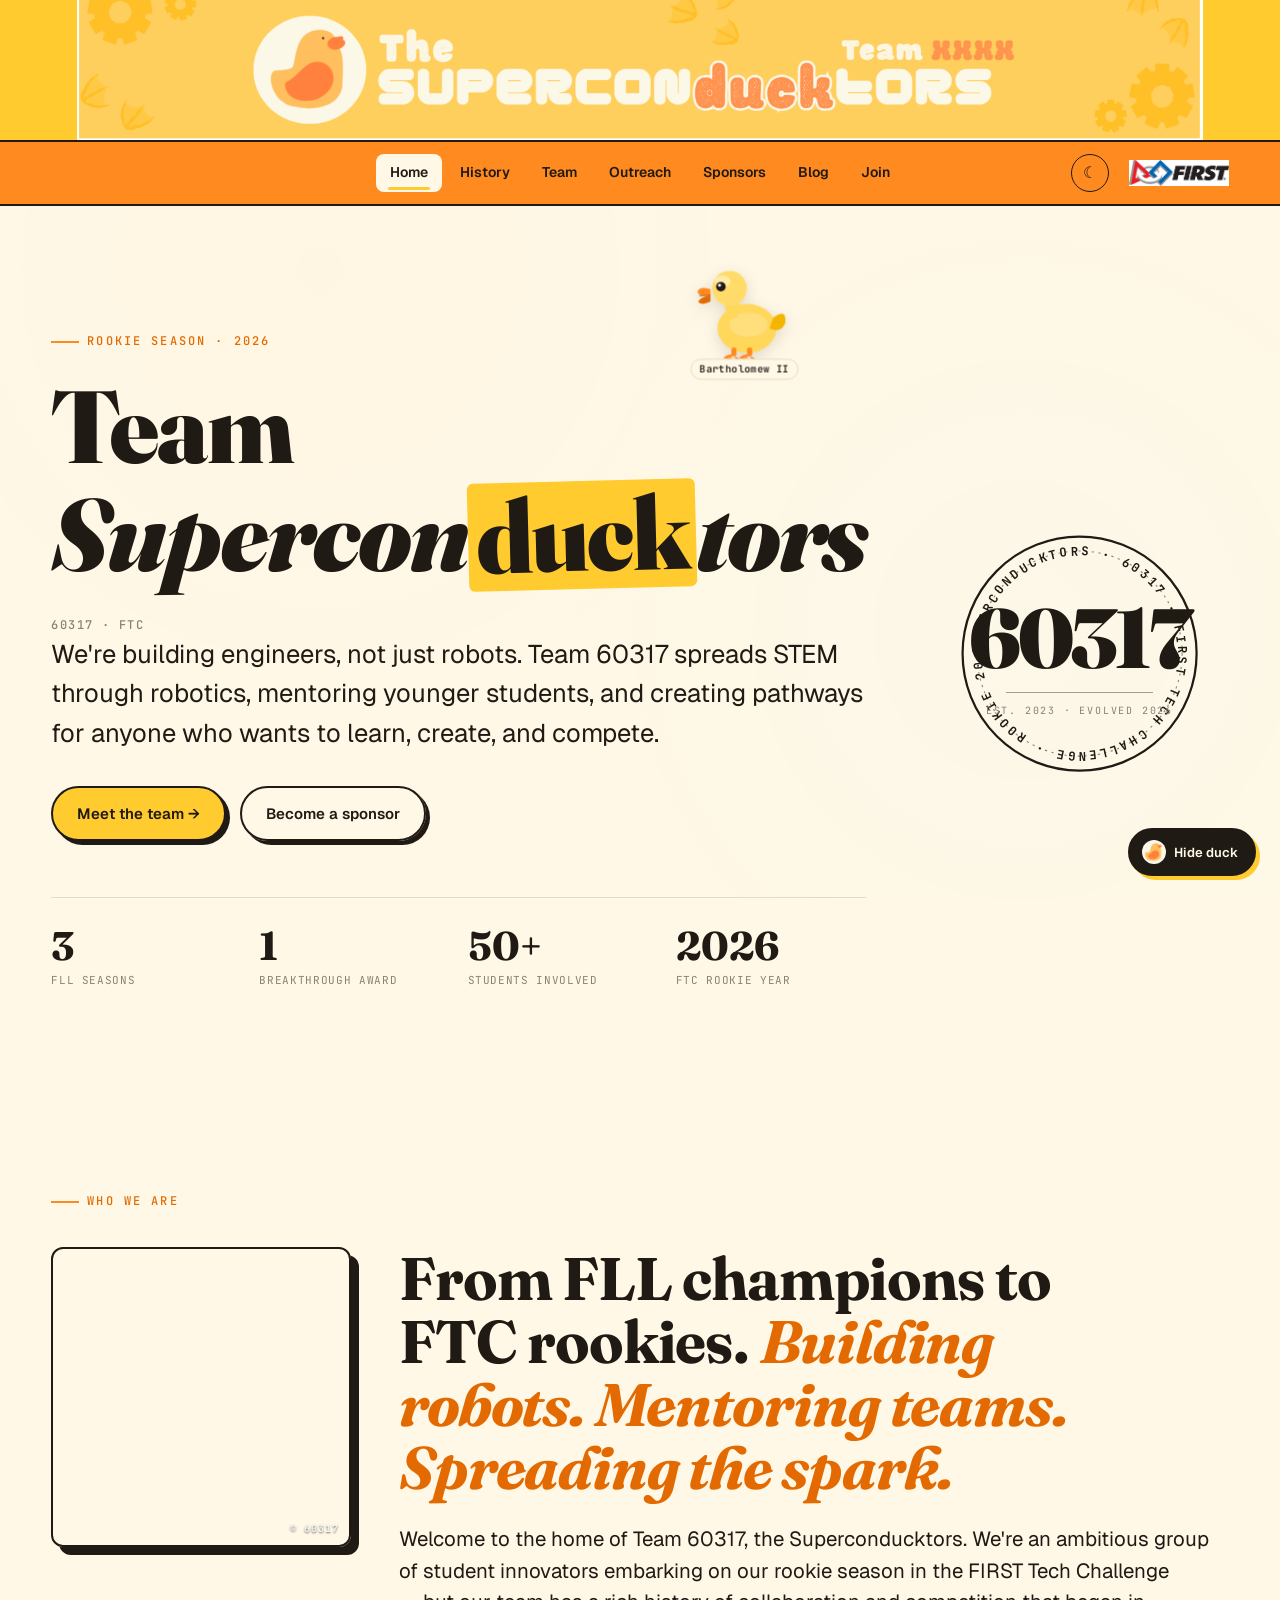
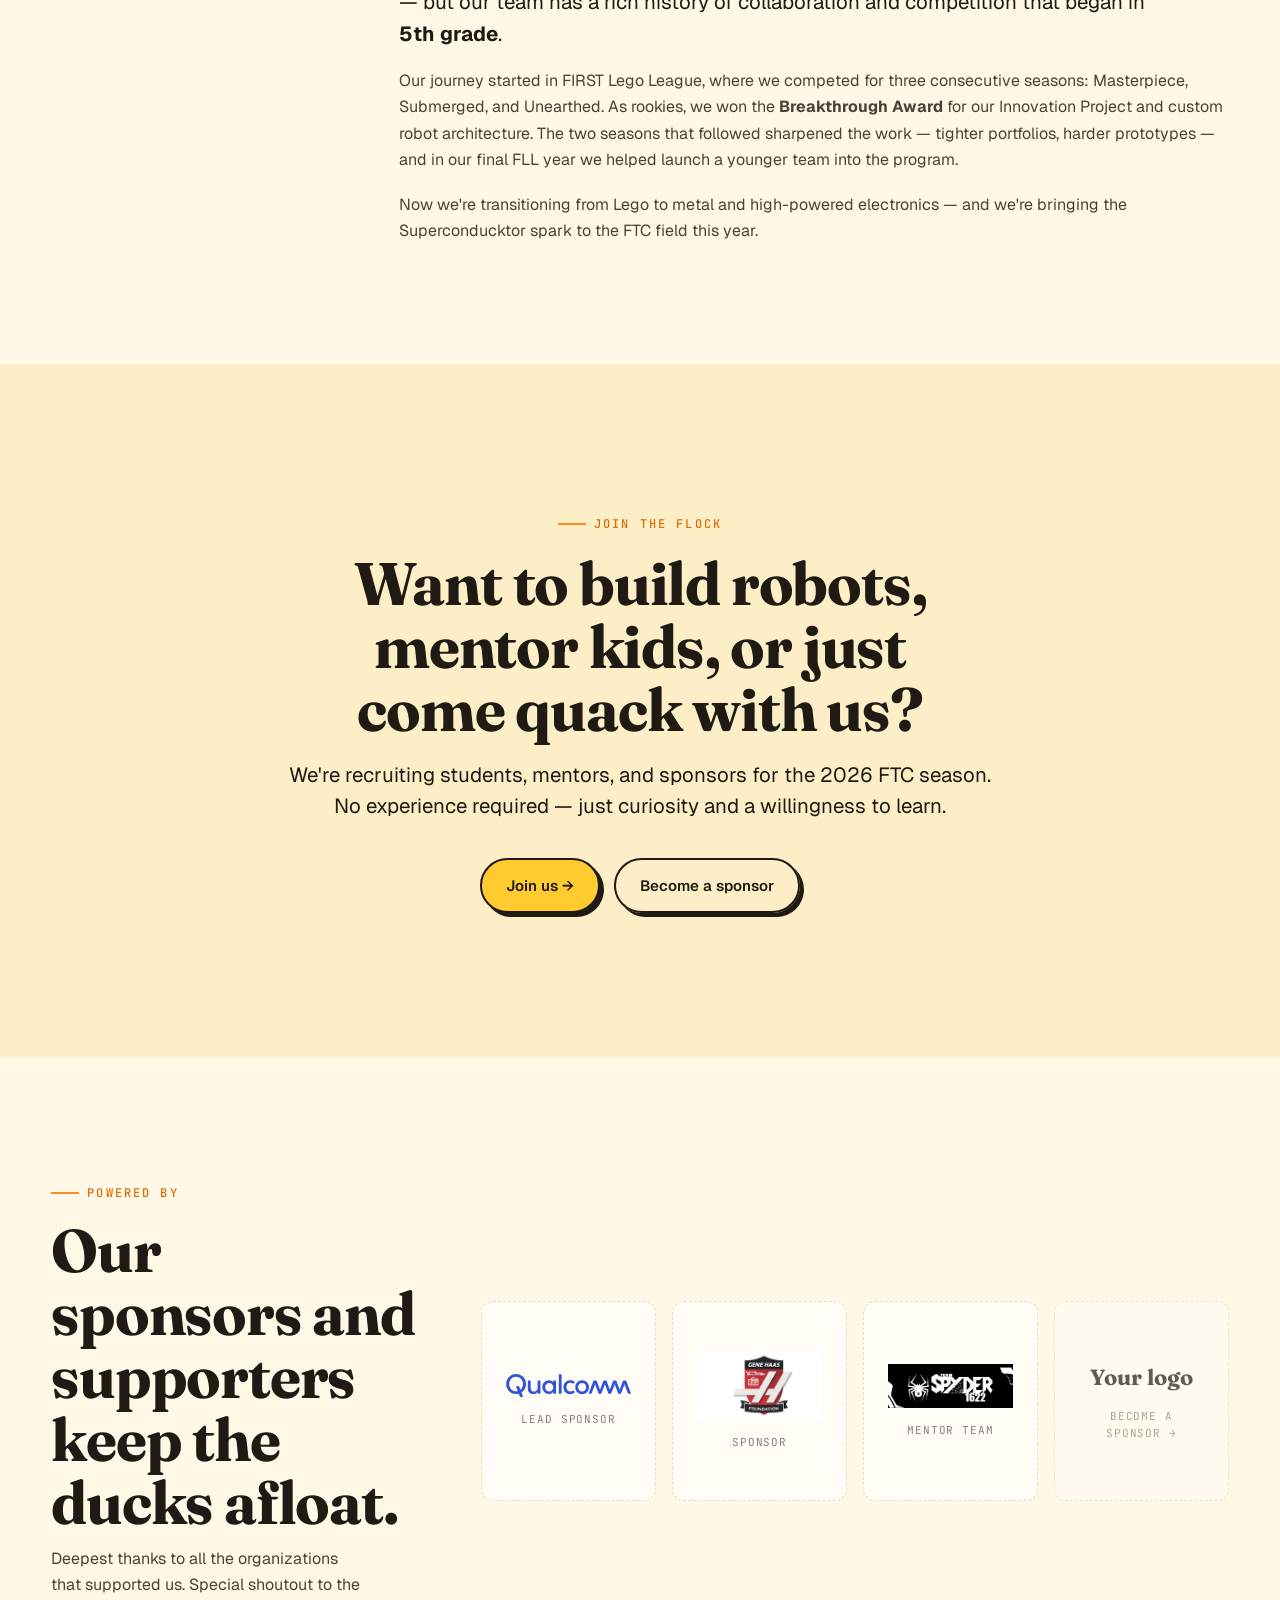
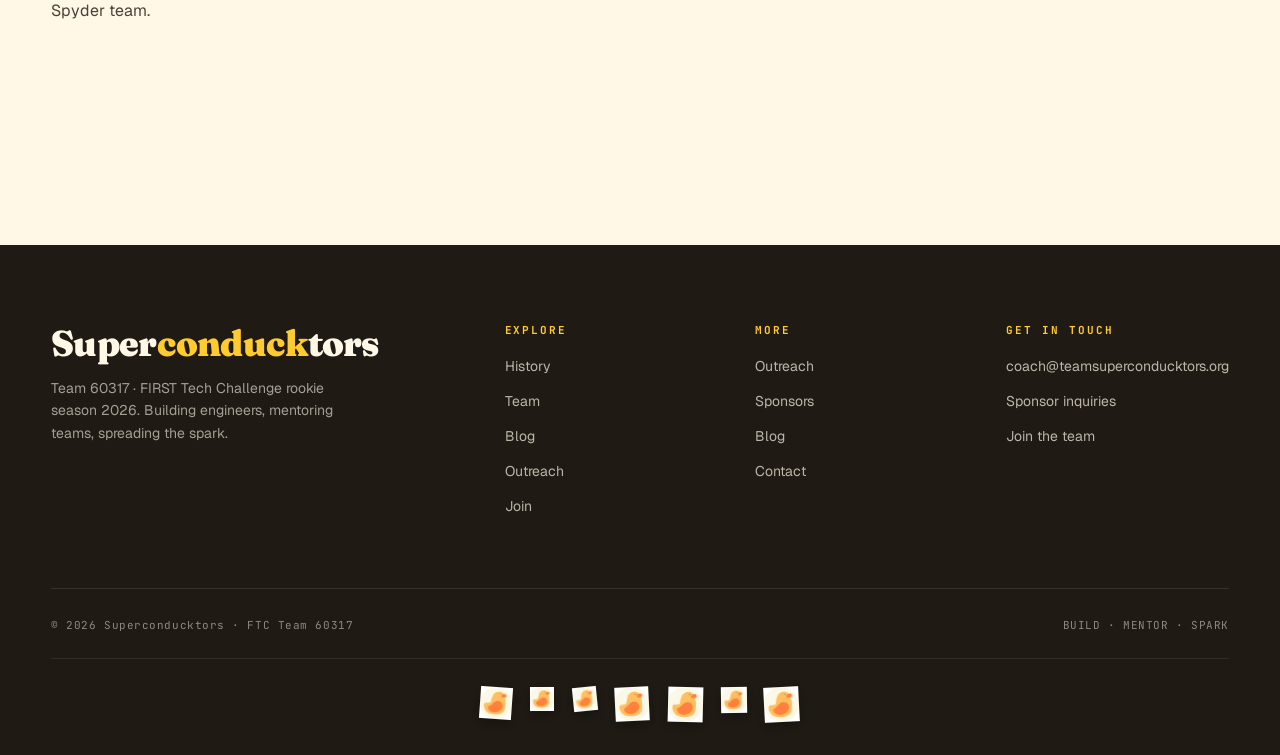
==== index.html @ 1e5259df "Correct Breakthrough Award attribution + outreach card refresh - History 2023 Megabirds: gold card +" ====
<!DOCTYPE html>
<html lang="en">
<head>
<meta charset="UTF-8">
<meta name="viewport" content="width=device-width, initial-scale=1">
<title>Superconducktors · Team 60317 · FTC</title>
<meta name="description" content="Team 60317 — the Superconducktors. Rookie FIRST Tech Challenge team, veteran problem-solvers, certified duck enthusiasts.">
<link rel="preconnect" href="https://fonts.googleapis.com">
<link rel="preconnect" href="https://fonts.gstatic.com" crossorigin>
<link rel="stylesheet" href="styles.css">
<link rel="stylesheet" href="duck.css">
<link rel="icon" href="assets/duck-logo.png">
</head>
<body data-screen-label="01 Home">

<!-- ======================= TOP BANNER ======================= -->
<div class="site-banner">
  <a href="index.html" aria-label="Superconducktors home">
    <img src="assets/banner.png" alt="The Superconducktors · Team 60317" />
  </a>
</div>

<!-- ======================= HEADER ======================= -->
<header class="site-header">
  <div class="site-header__inner">
    <nav class="nav" aria-label="Primary">
      <a href="index.html" class="active">Home</a>
      <a href="history.html">History</a>
      <a href="team.html">Team</a>
      <a href="outreach.html">Outreach</a>
      <a href="sponsors.html">Sponsors</a>
      <a href="blog.html">Blog</a>
      <a href="contact.html">Join</a>
    </nav>
    <a href="https://www.firstinspires.org/" class="first-logo-link" target="_blank" rel="noopener noreferrer">
      <img src="assets/FIRST_Horz_RGB.jpg" alt="FIRST Inspires" class="first-logo" />
    </a>
    <div class="header-actions">
      <button class="icon-btn night-toggle" aria-label="Toggle night mode">☾</button>
      <button class="icon-btn menu-toggle" aria-label="Toggle menu">☰</button>
    </div>
  </div>
</header>

<main>
  <!-- ======================= HERO ======================= -->
  <section class="hero">
    <div class="hero-grid">
      <div class="hero-copy">
        <span class="eyebrow fade-up fade-up--1">Rookie season · 2026</span>
        <h1 class="fade-up fade-up--2">
          <span class="line">Team</span>
          <span class="line super">Supercon<span class="amp">duck</span>tors</span>
        </h1>
        <div class="hero-tagline fade-up fade-up--2" style="font-family: var(--mono); font-size: 12px; font-weight: 500; letter-spacing: 0.12em; color: var(--ink-mute); text-transform: uppercase; margin-top: 16px;">60317 · FTC</div>
        <p class="lead fade-up fade-up--3" style="font-size: clamp(22px, 2vw, 28px);">
          We're building engineers, not just robots. Team 60317 spreads STEM through robotics, mentoring younger students, and creating pathways for anyone who wants to learn, create, and compete.
        </p>
        <div class="hero-cta fade-up fade-up--4">
          <a href="#who-we-are" class="btn">Meet the team →</a>
          <a href="sponsors.html" class="btn btn--ghost">Become a sponsor</a>
        </div>
        <div class="hero-stats fade-up fade-up--4">
          <div><strong>3</strong><span>FLL seasons</span></div>
          <div><strong>1</strong><span>Breakthrough award</span></div>
          <div><strong>50+</strong><span>Students involved</span></div>
          <div><strong>2026</strong><span>FTC rookie year</span></div>
        </div>
      </div>

      <div class="hero-mark">
        <div class="hero-badge">
          <svg viewBox="0 0 220 220" width="100%" height="100%" aria-hidden="true">
            <defs>
              <path id="circle" d="M 110, 110 m -88, 0 a 88,88 0 1,1 176,0 a 88,88 0 1,1 -176,0" fill="none"/>
            </defs>
            <circle cx="110" cy="110" r="105" fill="none" stroke="currentColor" stroke-width="2"/>
            <circle cx="110" cy="110" r="92"  fill="none" stroke="currentColor" stroke-width="1" stroke-dasharray="2 4" opacity="0.5"/>
            <text font-family="JetBrains Mono, monospace" font-size="11" font-weight="700" letter-spacing="3" fill="currentColor">
              <textPath href="#circle" startOffset="0">SUPERCONDUCKTORS · 60317 · FIRST TECH CHALLENGE · ROOKIE 2026 · </textPath>
            </text>
          </svg>
          <div class="hero-badge-center">
            <div class="hero-badge-num">60317</div>
            <div class="hero-badge-line"></div>
            <div class="hero-badge-label">est. 2023 · evolved 2026</div>
          </div>
        </div>
      </div>
    </div>
  </section>

  <!-- ======================= INTRO ======================= -->
  <section class="section" id="who-we-are">
    <div class="container">
      <div class="intro-eyebrow" style="margin-bottom: 36px;">
        <span class="eyebrow">Who we are</span>
      </div>
      <div class="intro-grid">
        <div class="intro-slideshow">
          <div class="slideshow photo-locked" style="--ratio: 1/1;">
            <div class="slideshow-slide" style="background-image: url('assets/slide-show-photos/megabrirds-redacted.jpg')"></div>
            <div class="slideshow-slide" style="background-image: url('assets/team-competition-redacted.jpg')"></div>
            <div class="slideshow-slide" style="background-image: url('assets/slide-show-photos/team-medals.png')"></div>
            <div class="slideshow-slide" style="background-image: url('assets/slide-show-photos/PXL_20231103_234322256.MP.jpg')"></div>
            <div class="slideshow-slide" style="background-image: url('assets/slide-show-photos/megabirds-win-photo.jpg')"></div>
            <div class="slideshow-slide" style="background-image: url('assets/slide-show-photos/PXL_20251126_155222797.MP.jpg')"></div>
            <div class="slideshow-slide" style="background-image: url('assets/slide-show-photos/team-game-redacted.jpg')"></div>
          </div>
        </div>
        <div class="intro-content">
          <div class="intro-body">
          <h2>From FLL champions to FTC rookies. <em>Building robots. Mentoring teams. Spreading the spark.</em></h2>
          <p class="lead" style="margin-top:24px;">
            Welcome to the home of Team 60317, the Superconducktors. We're an ambitious group of student
            innovators embarking on our rookie season in the FIRST Tech Challenge — but our team has a rich
            history of collaboration and competition that began in <strong>5th grade</strong>.
          </p>
          <p style="margin-top:18px;">
            Our journey started in FIRST Lego League, where we competed for three consecutive seasons:
            Masterpiece, Submerged, and Unearthed. As rookies, we won the <strong>Breakthrough Award</strong>
            for our Innovation Project and custom robot architecture. The two seasons that followed sharpened
            the work — tighter portfolios, harder prototypes — and in our final FLL year we helped launch a
            younger team into the program.
          </p>
          <p style="margin-top:18px;">
            Now we're transitioning from Lego to metal and high-powered electronics — and we're bringing
            the Superconducktor spark to the FTC field this year.
          </p>
        </div>
      </div>
    </div>
  </section>

  <!-- ======================= JOIN CTA ======================= -->
  <section class="section section--cream2">
    <div class="container">
      <div class="join-cta">
        <span class="eyebrow">Join the flock</span>
        <h2>Want to build robots, mentor kids, or just come quack with us?</h2>
        <p class="lead" style="margin-top:18px;max-width:56ch;">
          We're recruiting students, mentors, and sponsors for the 2026 FTC season.
          No experience required — just curiosity and a willingness to learn.
        </p>
        <div class="join-cta__actions">
          <a href="contact.html" class="btn">Join us →</a>
          <a href="sponsors.html" class="btn btn--ghost">Become a sponsor</a>
        </div>
      </div>
    </div>
  </section>

  <!-- ======================= SPONSORS STRIP ======================= -->
  <section class="section">
    <div class="container">
      <div class="sponsor-strip">
        <div class="sponsor-strip__head">
          <span class="eyebrow">Powered by</span>
          <h2>Our sponsors and supporters keep the ducks afloat.</h2>
          <p>Deepest thanks to all the organizations that supported us. Special shoutout to the Spyder team.</p>
        </div>
        <div class="sponsor-logos">
          <div class="sponsor-logo">
            <img src="assets/Qualcomm-Logo.svg" alt="Qualcomm" class="sponsor-logo__img" />
            <span class="sponsor-logo__sub">Lead sponsor</span>
          </div>
          <div class="sponsor-logo">
            <img src="assets/gene hass logo.png" alt="Gene Haas Foundation" class="sponsor-logo__img" />
            <span class="sponsor-logo__sub">Sponsor</span>
          </div>
          <div class="sponsor-logo">
            <img src="assets/team-spyde-logo.jpg" alt="Team Spyder" class="sponsor-logo__img" />
            <span class="sponsor-logo__sub">Mentor team</span>
          </div>
          <div class="sponsor-logo sponsor-logo--ghost">
            <span class="sponsor-logo__title">Your logo</span>
            <span class="sponsor-logo__sub">Become a sponsor →</span>
          </div>
        </div>
      </div>
    </div>
  </section>
</main>

<!-- ======================= FOOTER ======================= -->
<footer class="site-footer">
  <div class="site-footer__inner">
    <div class="footer-grid">
      <div>
        <div class="footer-brand">Super<span>conduck</span>tors</div>
        <p class="footer-tagline">Team 60317 · FIRST Tech Challenge rookie season 2026.
          Building engineers, mentoring teams, spreading the spark.</p>
      </div>
      <div>
        <h4>Explore</h4>
        <ul>
          <li><a href="history.html">History</a></li>
          <li><a href="team.html">Team</a></li>
          <li><a href="blog.html">Blog</a></li>
          <li><a href="outreach.html">Outreach</a></li>
          <li><a href="contact.html">Join</a></li>
        </ul>
      </div>
      <div>
        <h4>More</h4>
        <ul>
          <li><a href="outreach.html">Outreach</a></li>
          <li><a href="sponsors.html">Sponsors</a></li>
          <li><a href="blog.html">Blog</a></li>
          <li><a href="contact.html">Contact</a></li>
        </ul>
      </div>
      <div>
        <h4>Get in touch</h4>
        <ul>
          <li><a href="mailto:coach@teamsuperconducktors.org">coach@teamsuperconducktors.org</a></li>
          <li><a href="contact.html">Sponsor inquiries</a></li>
          <li><a href="contact.html">Join the team</a></li>
        </ul>
      </div>
    </div>
    <div class="footer-bottom">
      <span>© 2026 Superconducktors · FTC Team 60317</span>
      <span>BUILD · MENTOR · SPARK</span>
    </div>
  </div>
</footer>

<style>
/* ===== HOME-SPECIFIC ===== */
.hero {
  padding: clamp(60px, 10vw, 120px) var(--gutter) clamp(40px, 6vw, 80px);
  max-width: var(--max);
  margin: 0 auto;
  position: relative;
}
.hero-grid {
  display: grid;
  grid-template-columns: 1.2fr 1fr;
  gap: 64px;
  align-items: center;
}
@media (max-width: 980px) { .hero-grid { grid-template-columns: 1fr; gap: 56px; } }

.hero-copy h1 {
  margin-top: 22px;
  margin-bottom: 28px;
}
.hero-copy h1 .line { display: block; }
.hero-copy h1 .line.super { font-style: italic; color: var(--ink); white-space: nowrap; }
.hero-copy h1 .amp {
  background: var(--duck);
  padding: 0 0.08em;
  border-radius: 6px;
  font-style: normal;
  display: inline-block;
  transform: rotate(-1.5deg);
  box-decoration-break: clone;
}
.hero-copy h1 .tagline-sm {
  font-family: var(--mono);
  font-size: clamp(13px, 1.2vw, 16px);
  font-weight: 500;
  color: var(--ink-mute);
  letter-spacing: 0.18em;
  text-transform: uppercase;
  margin-top: 18px;
}
.hero-cta { display: flex; gap: 14px; flex-wrap: wrap; margin-top: 32px; }
.hero-stats {
  display: grid;
  grid-template-columns: repeat(4, 1fr);
  gap: 18px;
  margin-top: 56px;
  padding-top: 28px;
  border-top: 1px solid var(--line);
}
@media (max-width: 540px) { .hero-stats { grid-template-columns: repeat(2, 1fr); } }
.hero-stats > div { display: flex; flex-direction: column; }
.hero-stats strong {
  font-family: var(--display);
  font-size: clamp(28px, 4vw, 40px);
  font-weight: 700;
  color: var(--ink);
  line-height: 1;
  margin-bottom: 6px;
}
.hero-stats span {
  font-family: var(--mono);
  font-size: 11px;
  letter-spacing: 0.06em;
  color: var(--ink-mute);
  text-transform: uppercase;
}

.hero-mark {
  position: relative;
  aspect-ratio: 1;
  display: grid;
  place-items: center;
  isolation: isolate;
}
.hero-badge {
  width: min(82%, 380px);
  aspect-ratio: 1;
  position: relative;
  color: var(--ink);
  animation: hero-spin 50s linear infinite;
}
.hero-badge-center {
  position: absolute;
  inset: 0;
  display: flex;
  flex-direction: column;
  align-items: center;
  justify-content: center;
  text-align: center;
  animation: hero-spin-rev 50s linear infinite;
}
.hero-badge-num {
  font-family: var(--display);
  font-size: clamp(50px, 9vw, 84px);
  font-weight: 900;
  letter-spacing: -0.04em;
  color: var(--ink);
  line-height: 1;
}
.hero-badge-line {
  width: 60%;
  height: 1px;
  background: var(--ink);
  margin: 12px auto 10px;
  opacity: 0.4;
}
.hero-badge-label {
  font-family: var(--mono);
  font-size: 10px;
  letter-spacing: 0.18em;
  color: var(--ink-mute);
  text-transform: uppercase;
}
@keyframes hero-spin     { to { transform: rotate(360deg); } }
@keyframes hero-spin-rev { to { transform: rotate(-360deg); } }

@media (max-width: 980px) {
  .hero-mark { max-width: 480px; margin: 0 auto; }
}

/* intro */
.intro-grid {
  display: grid;
  grid-template-columns: 300px 1fr;
  gap: 48px;
  align-items: start;
}
@media (max-width: 980px) { .intro-grid { grid-template-columns: 1fr; gap: 24px; } }
.intro-slideshow {
  display: flex;
  justify-content: center;
}
.intro-body em {
  font-style: italic;
  color: var(--orange-deep);
}
body.night .intro-body em { color: var(--duck); }

/* join cta */
.section--cream2 { background: var(--cream-2); }
body.night .section--cream2 { background: var(--cream-2); }
.join-cta {
  text-align: center;
  max-width: 720px;
  margin: 0 auto;
  padding: 24px 0;
}
.join-cta .eyebrow { justify-content: center; }
.join-cta h2 { margin-top: 18px; }
.join-cta .lead { margin-left: auto; margin-right: auto; }
.join-cta__actions {
  display: flex;
  gap: 14px;
  justify-content: center;
  flex-wrap: wrap;
  margin-top: 36px;
}

/* sponsor strip */
.sponsor-strip {
  display: grid;
  grid-template-columns: 1fr 2fr;
  gap: 56px;
  align-items: center;
}
@media (max-width: 880px) { .sponsor-strip { grid-template-columns: 1fr; } }
.sponsor-strip__head h2 { margin: 16px 0 12px; }
.sponsor-logos {
  display: grid;
  grid-template-columns: repeat(4, 1fr);
  gap: 16px;
}
@media (max-width: 880px) { .sponsor-logos { grid-template-columns: repeat(2, 1fr); } }
@media (max-width: 600px) { .sponsor-logos { grid-template-columns: 1fr; } }
.sponsor-logo {
  background: var(--paper);
  border: 1px dashed var(--line);
  border-radius: 12px;
  padding: 32px 24px;
  display: flex;
  flex-direction: column;
  align-items: center;
  text-align: center;
  gap: 14px;
  min-height: 200px;
  justify-content: center;
}
.sponsor-logo__img {
  max-width: 100%;
  max-height: 112px;
  width: auto;
  height: auto;
  object-fit: contain;
}
.sponsor-logo__title {
  font-family: var(--display);
  font-weight: 700;
  font-size: 22px;
  color: var(--ink);
}
.sponsor-logo__sub {
  font-family: var(--mono);
  font-size: 11px;
  letter-spacing: 0.08em;
  color: var(--ink-mute);
  text-transform: uppercase;
}
.sponsor-logo--ghost { opacity: 0.7; }

/* slideshow */
.slideshow {
  position: relative;
  width: 300px;
  height: 300px;
  border-radius: 12px;
  overflow: hidden;
  border: 2px solid var(--ink);
  box-shadow: 8px 8px 0 var(--ink);
}
.slideshow-slide {
  position: absolute;
  inset: 0;
  background-size: cover;
  background-position: center;
  opacity: 0;
  animation: slideshow-fade 14s steps(1, end) infinite;
}
.slideshow-slide:nth-child(1) { animation-delay: 0s; }
.slideshow-slide:nth-child(2) { animation-delay: -2s; }
.slideshow-slide:nth-child(3) { animation-delay: -4s; }
.slideshow-slide:nth-child(4) { animation-delay: -6s; }
.slideshow-slide:nth-child(5) { animation-delay: -8s; }
.slideshow-slide:nth-child(6) { animation-delay: -10s; }
.slideshow-slide:nth-child(7) { animation-delay: -12s; }
@keyframes slideshow-fade {
  0%, 14.28% { opacity: 1; }
  14.29%, 100% { opacity: 0; }
}
</style>

<script src="duck.js"></script>
<script>
  document.addEventListener('contextmenu', (e) => {
    if (e.target.closest('.photo-locked')) e.preventDefault();
  });
</script>
</body>
</html>
---- styles.css ----
/* ==========================================================
   SUPERCONDUCKTORS — TEAM 60317
   Shared design system
   ========================================================== */

@import url('https://fonts.googleapis.com/css2?family=Fraunces:opsz,wght@9..144,400;9..144,500;9..144,700;9..144,900&family=Geist:wght@300;400;500;600;700&family=JetBrains+Mono:wght@400;500;700&display=swap');

:root {
  /* color */
  --duck:        #FFCB2E;
  --duck-deep:   #F5B400;
  --orange:      #FF8A1F;
  --orange-deep: #E36A00;
  --bolt:        #3BC9E0;          /* "super" accent */
  --bolt-deep:   #1FA3BB;
  --ink:         #1F1A14;
  --ink-soft:    #4A4238;
  --ink-mute:    #8A8175;
  --cream:       #FFF8E7;
  --cream-2:     #FCEFC7;
  --paper:       #FFFDF6;
  --line:        #E6DCC2;
  --line-soft:   #F0E6CD;

  /* type */
  --display: 'Fraunces', 'Times New Roman', serif;
  --body:    'Geist', system-ui, -apple-system, sans-serif;
  --mono:    'JetBrains Mono', ui-monospace, Menlo, monospace;

  /* layout */
  --max:    1280px;
  --gutter: clamp(20px, 4vw, 56px);
  --radius: 14px;
}

body.night {
  --ink:       #F4ECD8;
  --ink-soft:  #C9BFA8;
  --ink-mute:  #8A8175;
  --cream:     #14110C;
  --cream-2:   #1F1A11;
  --paper:     #1A1611;
  --line:      #3A3324;
  --line-soft: #2A2418;
}

* { margin: 0; padding: 0; box-sizing: border-box; }

html { scroll-behavior: smooth; }

body {
  font-family: var(--body);
  background: var(--cream);
  color: var(--ink);
  line-height: 1.55;
  -webkit-font-smoothing: antialiased;
  text-rendering: optimizeLegibility;
  transition: background 0.5s ease, color 0.5s ease;
  overflow-x: hidden;
}

/* paper grain background */
body::before {
  content: '';
  position: fixed; inset: 0;
  pointer-events: none;
  z-index: 0;
  opacity: 0.5;
  background-image:
    radial-gradient(circle at 25% 30%, rgba(255,138,31,0.04), transparent 40%),
    radial-gradient(circle at 80% 70%, rgba(59,201,224,0.03), transparent 40%);
}
body.night::before {
  background-image:
    radial-gradient(circle at 25% 30%, rgba(255,203,46,0.05), transparent 40%),
    radial-gradient(circle at 80% 70%, rgba(59,201,224,0.06), transparent 40%);
}

a { color: inherit; text-decoration: none; }

img { max-width: 100%; display: block; }

/* ===== HEADER / NAV ===== */
.site-banner {
  position: sticky;
  top: 0;
  z-index: 101;
  background: #FFCB2E;
  border-bottom: 2px solid var(--ink);
  display: flex;
  align-items: center;
  justify-content: center;
  overflow: hidden;
}
.site-banner a {
  display: block;
  width: 100%;
  line-height: 0;
  transition: transform 0.4s ease;
}
.site-banner a:hover { transform: scale(1.01); }
.site-banner img {
  display: block;
  width: 100%;
  height: auto;
  max-height: 140px;
  object-fit: contain;
}
@media (max-width: 760px) {
  .site-banner img { max-height: 80px; }
}

.site-header {
  position: sticky;
  top: 140px;
  z-index: 100;
  background: var(--orange);
  border-bottom: 2px solid #1F1A14;
  transition: background 0.5s, border-color 0.5s;
}
.site-header .nav a,
.site-header .icon-btn { color: #1F1A14; }
.site-header .icon-btn { border-color: #1F1A14; background: var(--orange); }
.site-header__inner {
  max-width: var(--max);
  margin: 0 auto;
  padding: 12px var(--gutter);
  display: flex;
  align-items: center;
  justify-content: center;
  gap: 24px;
  position: relative;
}
.site-header__inner .nav { justify-content: center; }
.site-header__inner .first-logo-link {
  position: absolute;
  right: var(--gutter);
  top: 50%;
  transform: translateY(-50%);
  display: flex;
  align-items: center;
  width: 100px;
  height: 40px;
}
.site-header .first-logo {
  display: block;
  width: 100%;
  height: 100%;
  max-height: 40px;
  object-fit: contain;
}
.site-header__inner .header-actions {
  position: absolute;
  right: calc(var(--gutter) + 120px);
  top: 50%;
  transform: translateY(-50%);
}
.brand {
  display: flex;
  align-items: center;
  gap: 12px;
  font-family: var(--display);
  font-weight: 900;
  font-size: 22px;
  letter-spacing: -0.01em;
  color: var(--ink);
}
.brand-mark {
  width: 44px; height: 44px;
  display: grid; place-items: center;
  background: var(--duck);
  border: 2px solid var(--ink);
  border-radius: 50%;
  overflow: hidden;
  transform: rotate(-6deg);
  transition: transform 0.4s cubic-bezier(.5,1.6,.4,1);
}
.brand-mark img {
  width: 100%;
  height: 100%;
  object-fit: cover;
  display: block;
}
.brand:hover .brand-mark { transform: rotate(8deg) scale(1.05); }
.brand-text { display: flex; flex-direction: column; line-height: 1; }
.brand-num {
  font-family: var(--mono);
  font-weight: 500;
  font-size: 11px;
  color: var(--ink-mute);
  letter-spacing: 0.08em;
  margin-top: 4px;
}

.nav {
  display: flex;
  align-items: center;
  gap: 4px;
  flex-wrap: wrap;
}
.nav a {
  font-family: var(--body);
  font-size: 14px;
  font-weight: 600;
  color: var(--ink);
  padding: 8px 14px;
  border-radius: 8px;
  transition: background 0.18s, color 0.18s;
  position: relative;
}
.nav a:hover { color: var(--ink); background: rgba(255,255,255,0.6); }
.nav a.active { color: var(--ink); background: var(--cream); }
.nav a.active::after {
  content: '';
  position: absolute;
  left: 12px; right: 12px;
  bottom: 2px;
  height: 3px;
  background: var(--duck);
  border-radius: 2px;
}

.header-actions {
  display: flex;
  align-items: center;
  gap: 8px;
}
.icon-btn {
  width: 38px; height: 38px;
  display: grid; place-items: center;
  background: transparent;
  border: 1px solid var(--line);
  border-radius: 50%;
  cursor: pointer;
  font-size: 16px;
  color: var(--ink);
  transition: background 0.2s, transform 0.2s, border-color 0.2s;
}
.icon-btn:hover { background: rgba(255,255,255,0.6); transform: scale(1.05); }

.menu-toggle { display: none; }

@media (max-width: 760px) {
  .site-header { top: 80px; }
}

@media (max-width: 880px) {
  .nav {
    position: absolute;
    top: 100%; left: 0; right: 0;
    flex-direction: column;
    gap: 0;
    background: var(--orange);
    border-bottom: 2px solid var(--ink);
    padding: 12px var(--gutter);
    align-items: stretch;
    display: none;
  }
  .nav.open { display: flex; }
  .nav a { padding: 14px 8px; border-bottom: 1px solid rgba(31,26,20,0.18); }
  .nav a.active::after { display: none; }
  .nav a.active { background: var(--cream); }
  .menu-toggle { display: grid; }
}

/* ===== PAGE LAYOUT ===== */
main {
  position: relative;
  z-index: 1;
}
.container {
  max-width: var(--max);
  margin: 0 auto;
  padding: 0 var(--gutter);
}
.section {
  padding: clamp(60px, 10vw, 120px) 0;
}

/* ===== TYPOGRAPHY ===== */
h1, h2, h3, h4 {
  font-family: var(--display);
  font-weight: 700;
  letter-spacing: -0.02em;
  line-height: 1.05;
  color: var(--ink);
  text-wrap: balance;
}
h1 { font-size: clamp(48px, 8vw, 104px); font-weight: 900; }
h2 { font-size: clamp(34px, 5vw, 60px); }
h3 { font-size: clamp(22px, 2.5vw, 30px); font-weight: 600; }
h4 { font-size: 18px; font-weight: 600; }

p { font-size: 16px; line-height: 1.65; color: var(--ink-soft); text-wrap: pretty; }
p.lead { font-size: clamp(18px, 1.6vw, 22px); color: var(--ink); line-height: 1.55; }

.eyebrow {
  font-family: var(--mono);
  font-size: 12px;
  font-weight: 500;
  letter-spacing: 0.18em;
  text-transform: uppercase;
  color: var(--orange-deep);
  display: inline-flex;
  align-items: center;
  gap: 8px;
}
.eyebrow::before {
  content: '';
  width: 28px; height: 2px;
  background: var(--orange);
}
body.night .eyebrow { color: var(--duck); }
body.night .eyebrow::before { background: var(--duck); }

/* ===== BUTTONS ===== */
.btn {
  display: inline-flex;
  align-items: center;
  gap: 8px;
  font-family: var(--body);
  font-weight: 600;
  font-size: 15px;
  padding: 14px 24px;
  border-radius: 999px;
  border: 2px solid var(--ink);
  background: var(--duck);
  color: var(--ink);
  cursor: pointer;
  transition: transform 0.15s, box-shadow 0.2s, background 0.2s;
  box-shadow: 4px 4px 0 var(--ink);
}
.btn:hover { transform: translate(-2px, -2px); box-shadow: 6px 6px 0 var(--ink); }
.btn:active { transform: translate(2px, 2px); box-shadow: 0 0 0 var(--ink); }
.btn--ghost {
  background: transparent;
  box-shadow: 4px 4px 0 var(--ink);
}
.btn--orange { background: var(--orange); color: white; }
.btn--bolt { background: var(--bolt); color: var(--ink); }
body.night .btn { color: var(--ink); }
body.night .btn--ghost { color: var(--ink); }

/* ===== CARD ===== */
.card {
  background: var(--paper);
  border: 1px solid var(--line);
  border-radius: var(--radius);
  padding: 28px;
  transition: transform 0.2s, box-shadow 0.2s, border-color 0.2s;
}
.card:hover {
  transform: translateY(-3px);
  border-color: var(--ink);
  box-shadow: 6px 6px 0 var(--ink);
}

/* ===== FOOTER ===== */
.site-footer {
  background: var(--ink);
  color: var(--cream);
  padding: 80px var(--gutter) 32px;
  margin-top: 100px;
  position: relative;
  overflow: hidden;
}
body.night .site-footer { background: #0A0805; }
.site-footer__inner {
  max-width: var(--max);
  margin: 0 auto;
}
.footer-grid {
  display: grid;
  grid-template-columns: 2fr 1fr 1fr 1fr;
  gap: 48px;
  margin-bottom: 60px;
}
@media (max-width: 760px) { .footer-grid { grid-template-columns: 1fr 1fr; } }
@media (max-width: 480px) { .footer-grid { grid-template-columns: 1fr; } }

.site-footer h4 {
  color: var(--duck);
  font-family: var(--mono);
  font-size: 11px;
  font-weight: 700;
  letter-spacing: 0.18em;
  text-transform: uppercase;
  margin-bottom: 18px;
}
.site-footer ul { list-style: none; }
.site-footer li { margin-bottom: 10px; }
.site-footer a {
  color: rgba(255,248,231,0.7);
  font-size: 14px;
  transition: color 0.2s;
}
.site-footer a:hover { color: var(--duck); }
.footer-brand {
  font-family: var(--display);
  font-size: 36px;
  font-weight: 900;
  letter-spacing: -0.02em;
  color: var(--cream);
  margin-bottom: 16px;
  line-height: 1;
}
.footer-brand span { color: var(--duck); }
.footer-tagline {
  font-size: 14px;
  color: rgba(255,248,231,0.6);
  max-width: 320px;
  line-height: 1.6;
}
.footer-bottom {
  border-top: 1px solid rgba(255,248,231,0.1);
  padding-top: 28px;
  display: flex;
  justify-content: space-between;
  align-items: center;
  flex-wrap: wrap;
  gap: 16px;
  font-family: var(--mono);
  font-size: 11px;
  color: rgba(255,248,231,0.5);
  letter-spacing: 0.05em;
}

/* ===== UTIL ===== */
.divider {
  height: 1px;
  background: var(--line);
  width: 100%;
}
.flex { display: flex; }
.gap-md { gap: 16px; }
.gap-lg { gap: 28px; }

/* ===== PHOTO PROTECTION =====
   Aspect-locked, drag-locked, zoom-deterred, watermarked.
   Override per-use ratio via inline style="--ratio: 4/3". */
.photo-locked {
  position: relative;
  overflow: hidden;
  aspect-ratio: var(--ratio, 16 / 9);
  user-select: none;
  -webkit-user-select: none;
  -webkit-touch-callout: none;
  touch-action: pan-x pan-y;
}
.photo-locked img {
  width: 100%;
  height: 100%;
  object-fit: cover;
  display: block;
  pointer-events: none;
  -webkit-user-drag: none;
  user-select: none;
  -webkit-user-select: none;
}
.photo-locked::after {
  content: '© 60317';
  position: absolute;
  right: 10px;
  bottom: 8px;
  font-family: var(--mono);
  font-size: 10px;
  font-weight: 600;
  letter-spacing: 0.1em;
  color: rgba(255,255,255,0.85);
  text-shadow: 0 1px 2px rgba(0,0,0,0.6);
  pointer-events: none;
  z-index: 2;
}

/* ===== ENTRY ANIM ===== */
@keyframes fadeUp {
  from { opacity: 0; transform: translateY(20px); }
  to { opacity: 1; transform: translateY(0); }
}
.fade-up { animation: fadeUp 0.7s cubic-bezier(.2,.8,.2,1) both; }
.fade-up--1 { animation-delay: 0.05s; }
.fade-up--2 { animation-delay: 0.15s; }
.fade-up--3 { animation-delay: 0.25s; }
.fade-up--4 { animation-delay: 0.35s; }
---- duck.css ----
/* ============================================================
   SUPERCONDUCKTORS — Duck mascot + extras
   ============================================================ */

/* ----- The duck ----- */
.sc-duck {
  position: fixed;
  top: 0; left: 0;
  width: 0; height: 0;
  pointer-events: none;
  z-index: 9000;
  opacity: 0;
  transition: opacity 0.6s ease;
  will-change: transform;
}
.sc-duck.on { opacity: 1; }

.sc-duck > svg {
  position: absolute;
  bottom: 0;
  left: -48px;
  pointer-events: none;
  filter: drop-shadow(0 4px 8px rgba(0,0,0,0.12));
}
.sc-duck-sleep { display: none; }

.sc-duck-name {
  position: absolute;
  bottom: -14px;
  left: 0;
  transform: translateX(-50%);
  font-family: 'JetBrains Mono', monospace;
  font-size: 10px;
  font-weight: 600;
  color: var(--ink);
  background: var(--cream);
  border: 1px solid var(--line);
  border-radius: 999px;
  padding: 2px 8px;
  white-space: nowrap;
  pointer-events: none;
  letter-spacing: 0.04em;
}

body.night .sc-duck-name {
  background: var(--paper);
  color: var(--ink);
  border-color: var(--line);
}

/* ----- Footprints ----- */
.sc-footprint {
  position: fixed;
  width: 8px; height: 10px;
  border-radius: 50% 50% 40% 40%;
  background: var(--orange);
  opacity: 0;
  pointer-events: none;
  z-index: 8500;
  animation: sc-fp 3.4s ease-out forwards;
  box-shadow:
    -3px -2px 0 -2px var(--orange),
    3px -2px 0 -2px var(--orange),
    0 -4px 0 -2px var(--orange);
}
@keyframes sc-fp {
  0%   { opacity: 0.55; transform: scale(0.85); }
  20%  { opacity: 0.55; }
  100% { opacity: 0; transform: scale(0.6); }
}
body.no-footprints .sc-footprint { display: none; }

/* ----- Zzz bubbles ----- */
.sc-zzz {
  position: fixed;
  font-family: 'Fraunces', serif;
  font-style: italic;
  font-weight: 700;
  font-size: 22px;
  color: var(--bolt-deep);
  z-index: 9001;
  pointer-events: none;
  animation: sc-zzz-float 2.4s ease-out forwards;
  text-shadow: 0 2px 8px rgba(59,201,224,0.3);
}
@keyframes sc-zzz-float {
  0%   { opacity: 0; transform: translateY(0) scale(0.6); }
  20%  { opacity: 1; }
  100% { opacity: 0; transform: translateY(-60px) scale(1.3); }
}

/* ----- Toggle pill (bottom-right) ----- */
.sc-duck-toggle {
  position: fixed;
  bottom: 24px;
  right: 24px;
  display: inline-flex;
  align-items: center;
  gap: 8px;
  background: var(--ink);
  color: var(--cream);
  border: 2px solid var(--ink);
  font-family: 'Geist', sans-serif;
  font-weight: 600;
  font-size: 13px;
  padding: 10px 16px 10px 12px;
  border-radius: 999px;
  cursor: pointer;
  z-index: 9500;
  box-shadow: 4px 4px 0 var(--duck);
  transition: transform 0.15s, box-shadow 0.2s;
}
.sc-duck-toggle:hover { transform: translate(-2px, -2px); box-shadow: 6px 6px 0 var(--duck); }
.sc-duck-toggle .sc-toggle-emoji {
  display: inline-grid; place-items: center;
  width: 24px; height: 24px;
  background: var(--duck);
  border-radius: 50%;
  overflow: hidden;
  line-height: 1;
}
.sc-duck-toggle .sc-toggle-emoji img {
  width: 100%; height: 100%; object-fit: cover; display: block;
}
body.night .sc-duck-toggle { background: var(--cream); color: var(--ink); border-color: var(--cream); }

/* ----- Footer ducklings (cute clipart row) ----- */
.sc-duckling-row {
  display: flex;
  flex-wrap: wrap;
  justify-content: center;
  gap: 18px;
  padding: 28px 0 0;
  margin-top: 24px;
  border-top: 1px solid rgba(255,248,231,0.08);
  font-size: 24px;
}
.sc-duckling {
  display: inline-block;
  animation: sc-duck-bob 3s ease-in-out infinite;
  filter: drop-shadow(0 4px 6px rgba(0,0,0,0.3));
}
.sc-duckling img {
  width: 100%; height: 100%; display: block; object-fit: contain;
}
@keyframes sc-duck-bob {
  0%, 100% { transform: translateY(0) rotate(var(--r, 0deg)); }
  50%      { transform: translateY(-6px) rotate(var(--r, 0deg)); }
}

/* ----- Duck cursor ----- */
body.duck-cursor,
body.duck-cursor * {
  cursor: url("data:image/svg+xml;utf8,<svg xmlns='http://www.w3.org/2000/svg' width='32' height='32' viewBox='0 0 32 32'><circle cx='16' cy='16' r='9' fill='%23FFCB2E' stroke='%231F1A14' stroke-width='1.5'/><circle cx='13' cy='14' r='2' fill='%231F1A14'/><path d='M5 16 Q1 14 1 18 Q3 20 8 19 Z' fill='%23FF8A1F'/></svg>") 16 16, auto !important;
}

/* ----- Tweaks panel ----- */
.sc-tweaks {
  position: fixed;
  top: 80px;
  right: 24px;
  width: 280px;
  background: var(--paper);
  border: 1px solid var(--ink);
  border-radius: 14px;
  box-shadow: 6px 6px 0 var(--ink);
  z-index: 99999;
  font-family: 'Geist', sans-serif;
  display: none;
  overflow: hidden;
}
.sc-tweaks.open { display: block; }
.sc-tweaks header {
  display: flex; align-items: center; justify-content: space-between;
  padding: 14px 18px;
  background: var(--duck);
  border-bottom: 1px solid var(--ink);
  font-family: 'Fraunces', serif;
  font-size: 16px;
  color: var(--ink);
}
.sc-tweaks-close {
  background: transparent; border: 0;
  font-size: 22px;
  cursor: pointer;
  width: 28px; height: 28px;
  border-radius: 6px;
  color: var(--ink);
}
.sc-tweaks-close:hover { background: rgba(0,0,0,0.1); }
.sc-tweaks-body { padding: 16px 18px; display: flex; flex-direction: column; gap: 12px; }
.sc-tw-row {
  display: flex; justify-content: space-between; align-items: center;
  font-size: 13px; color: var(--ink); gap: 12px;
}
.sc-tw-row input[type="color"] {
  width: 44px; height: 28px;
  border: 1px solid var(--line); border-radius: 6px;
  cursor: pointer; padding: 0; background: transparent;
}
.sc-tw-row select {
  font-family: 'Geist', sans-serif;
  font-size: 13px;
  padding: 6px 10px;
  border: 1px solid var(--line);
  border-radius: 6px;
  background: var(--cream);
  color: var(--ink);
  cursor: pointer;
}
.sc-tw-toggle input { width: 18px; height: 18px; cursor: pointer; }
.sc-tw-reset {
  font-family: 'Geist', sans-serif;
  background: var(--ink);
  color: var(--cream);
  border: 0;
  font-size: 12px;
  font-weight: 600;
  padding: 8px 14px;
  border-radius: 999px;
  cursor: pointer;
  margin-top: 4px;
  align-self: flex-start;
}
.sc-tw-hint {
  font-family: 'JetBrains Mono', monospace;
  font-size: 10px;
  color: var(--ink-mute);
  margin-top: 4px;
}
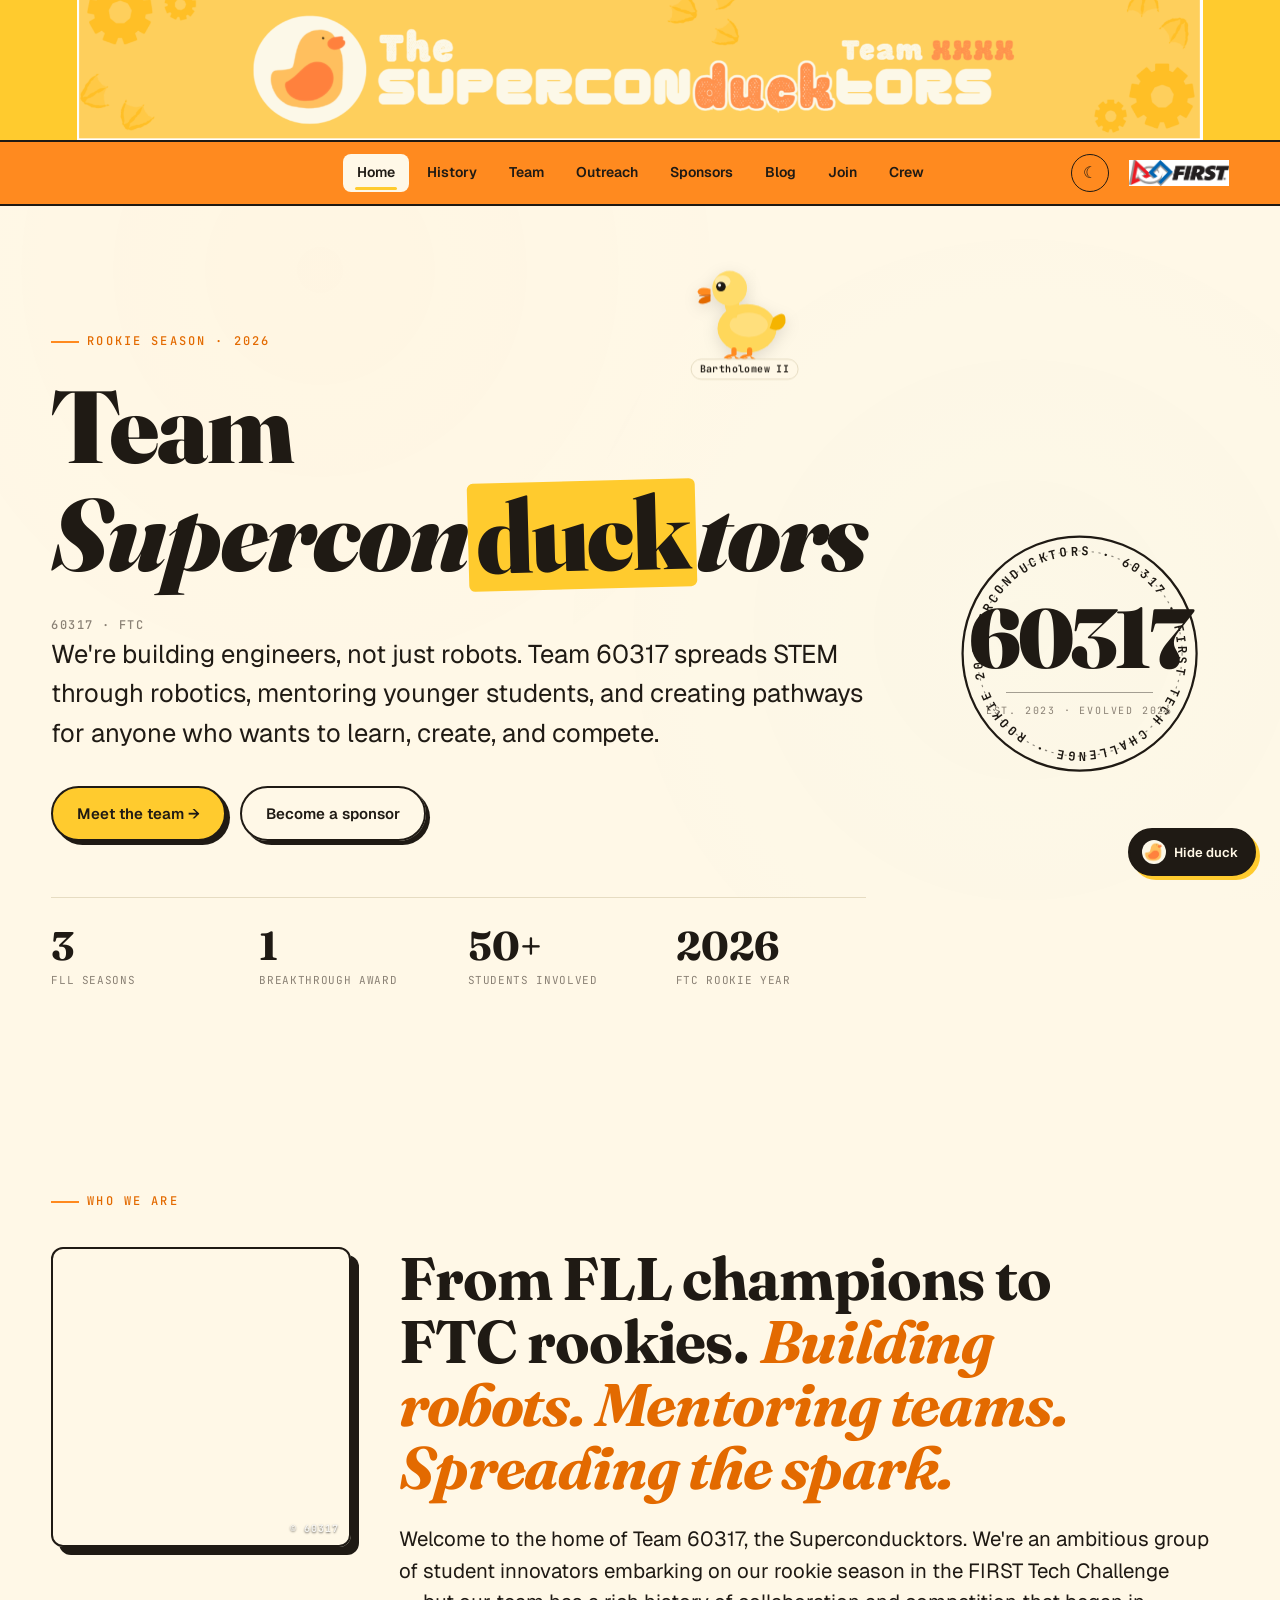
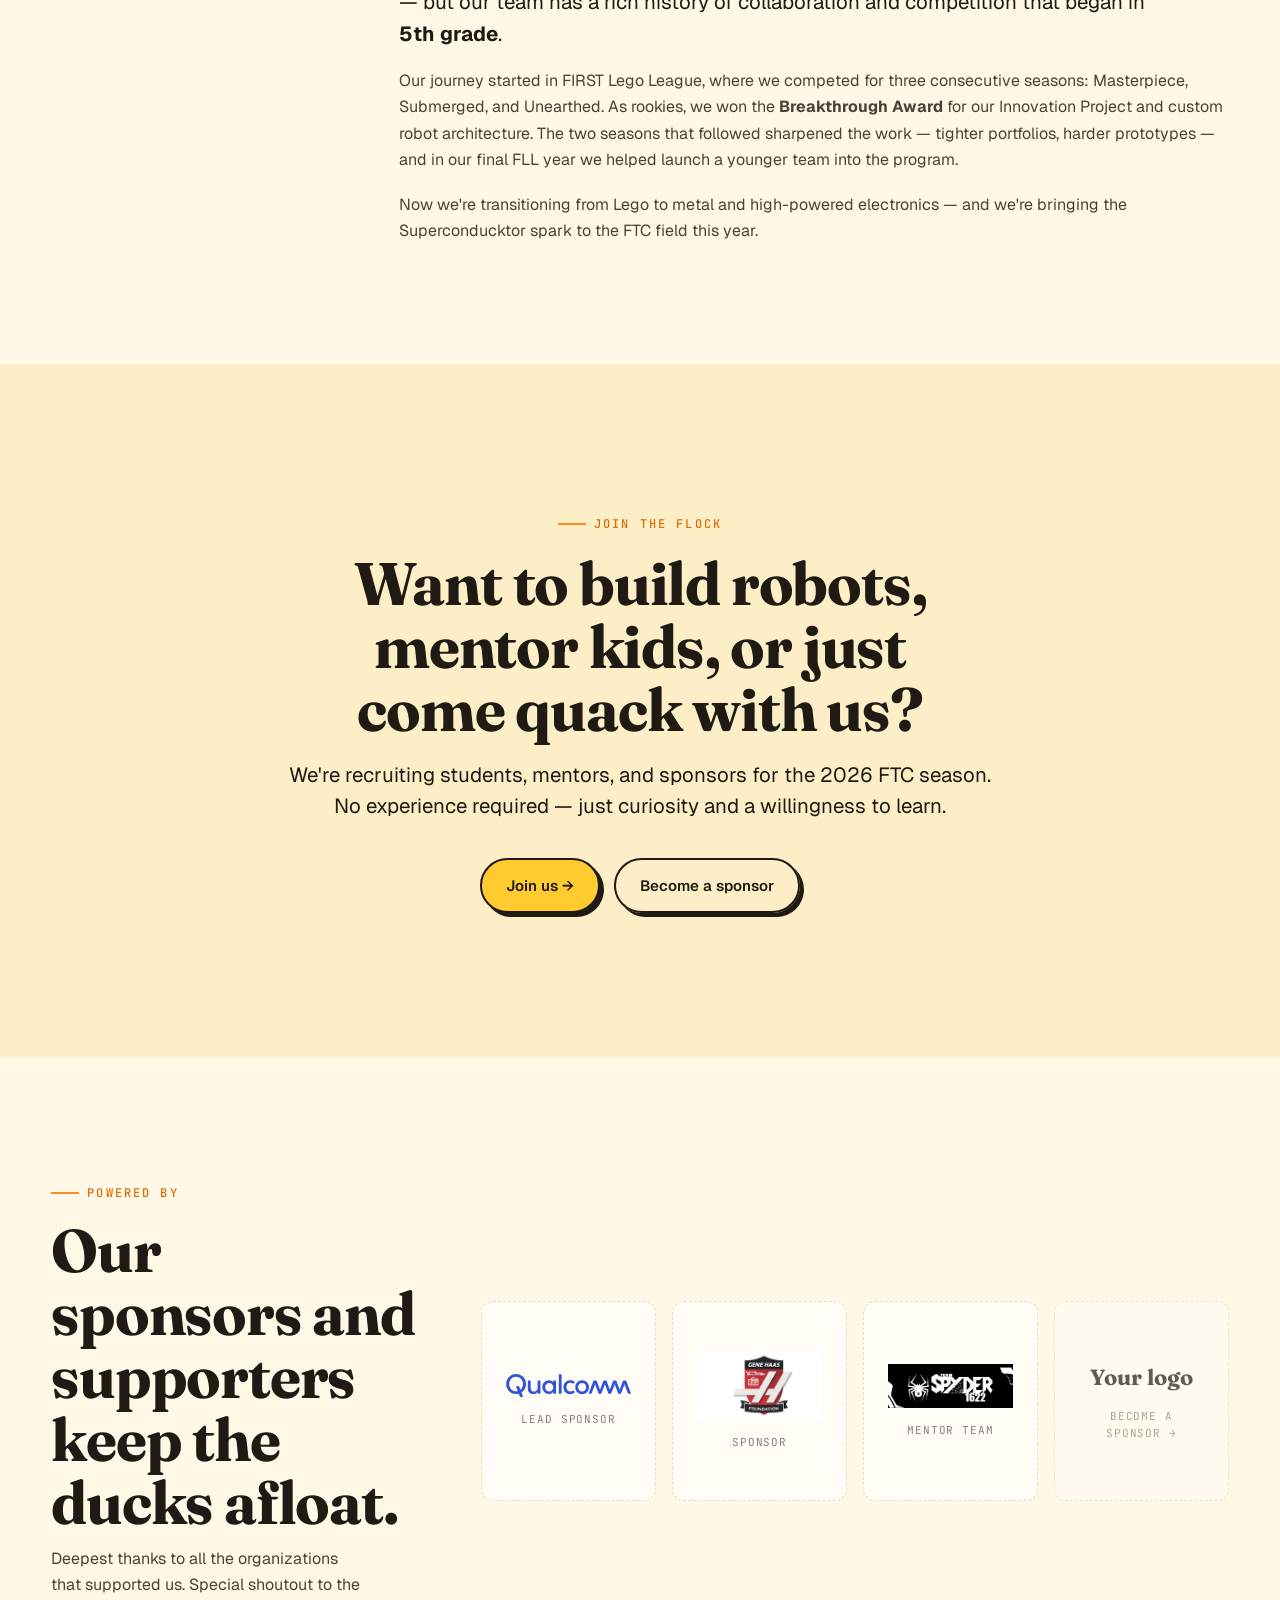
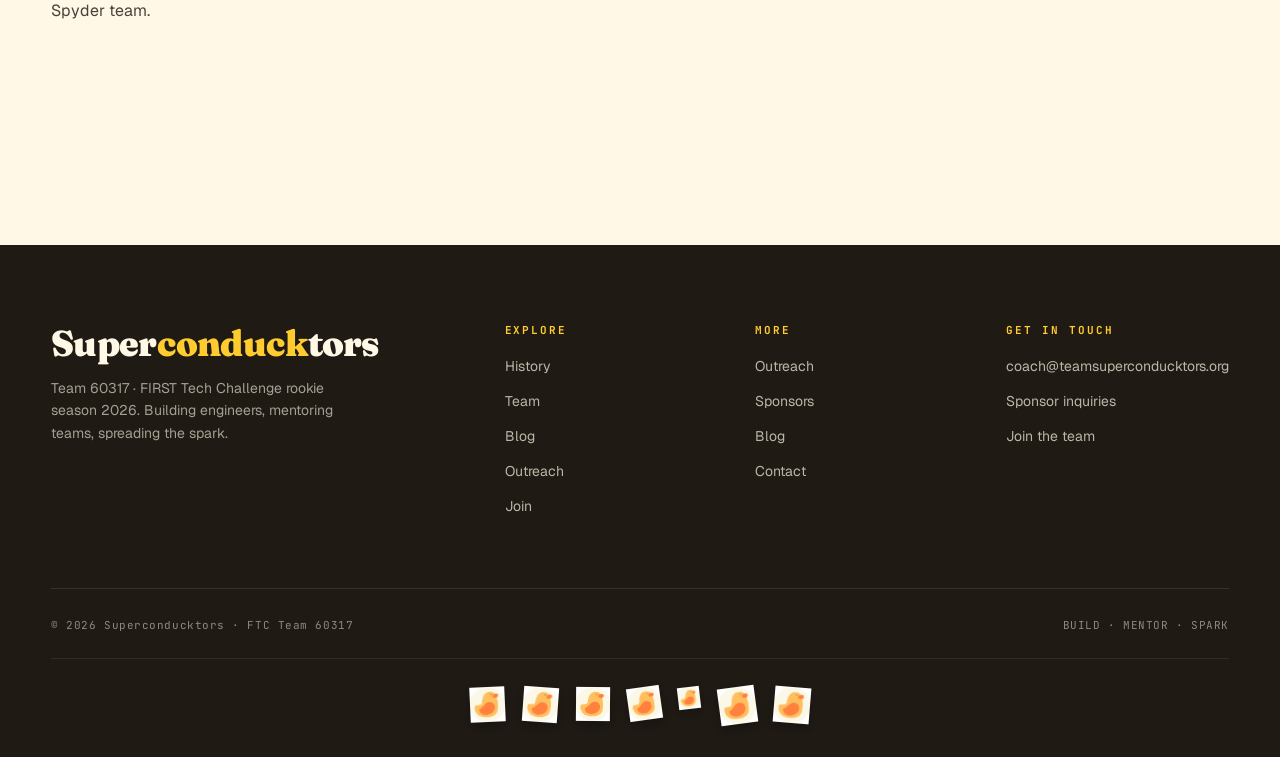
==== commit dc58ada4: "Add password-gated crew.html team resource hub Closes #3  - New crew.html: soft password gate (sessi" ====
--- a/index.html
+++ b/index.html
@@ -31,6 +31,7 @@
       <a href="sponsors.html">Sponsors</a>
       <a href="blog.html">Blog</a>
       <a href="contact.html">Join</a>
+      <a href="crew.html">Crew</a>
     </nav>
     <a href="https://www.firstinspires.org/" class="first-logo-link" target="_blank" rel="noopener noreferrer">
       <img src="assets/FIRST_Horz_RGB.jpg" alt="FIRST Inspires" class="first-logo" />
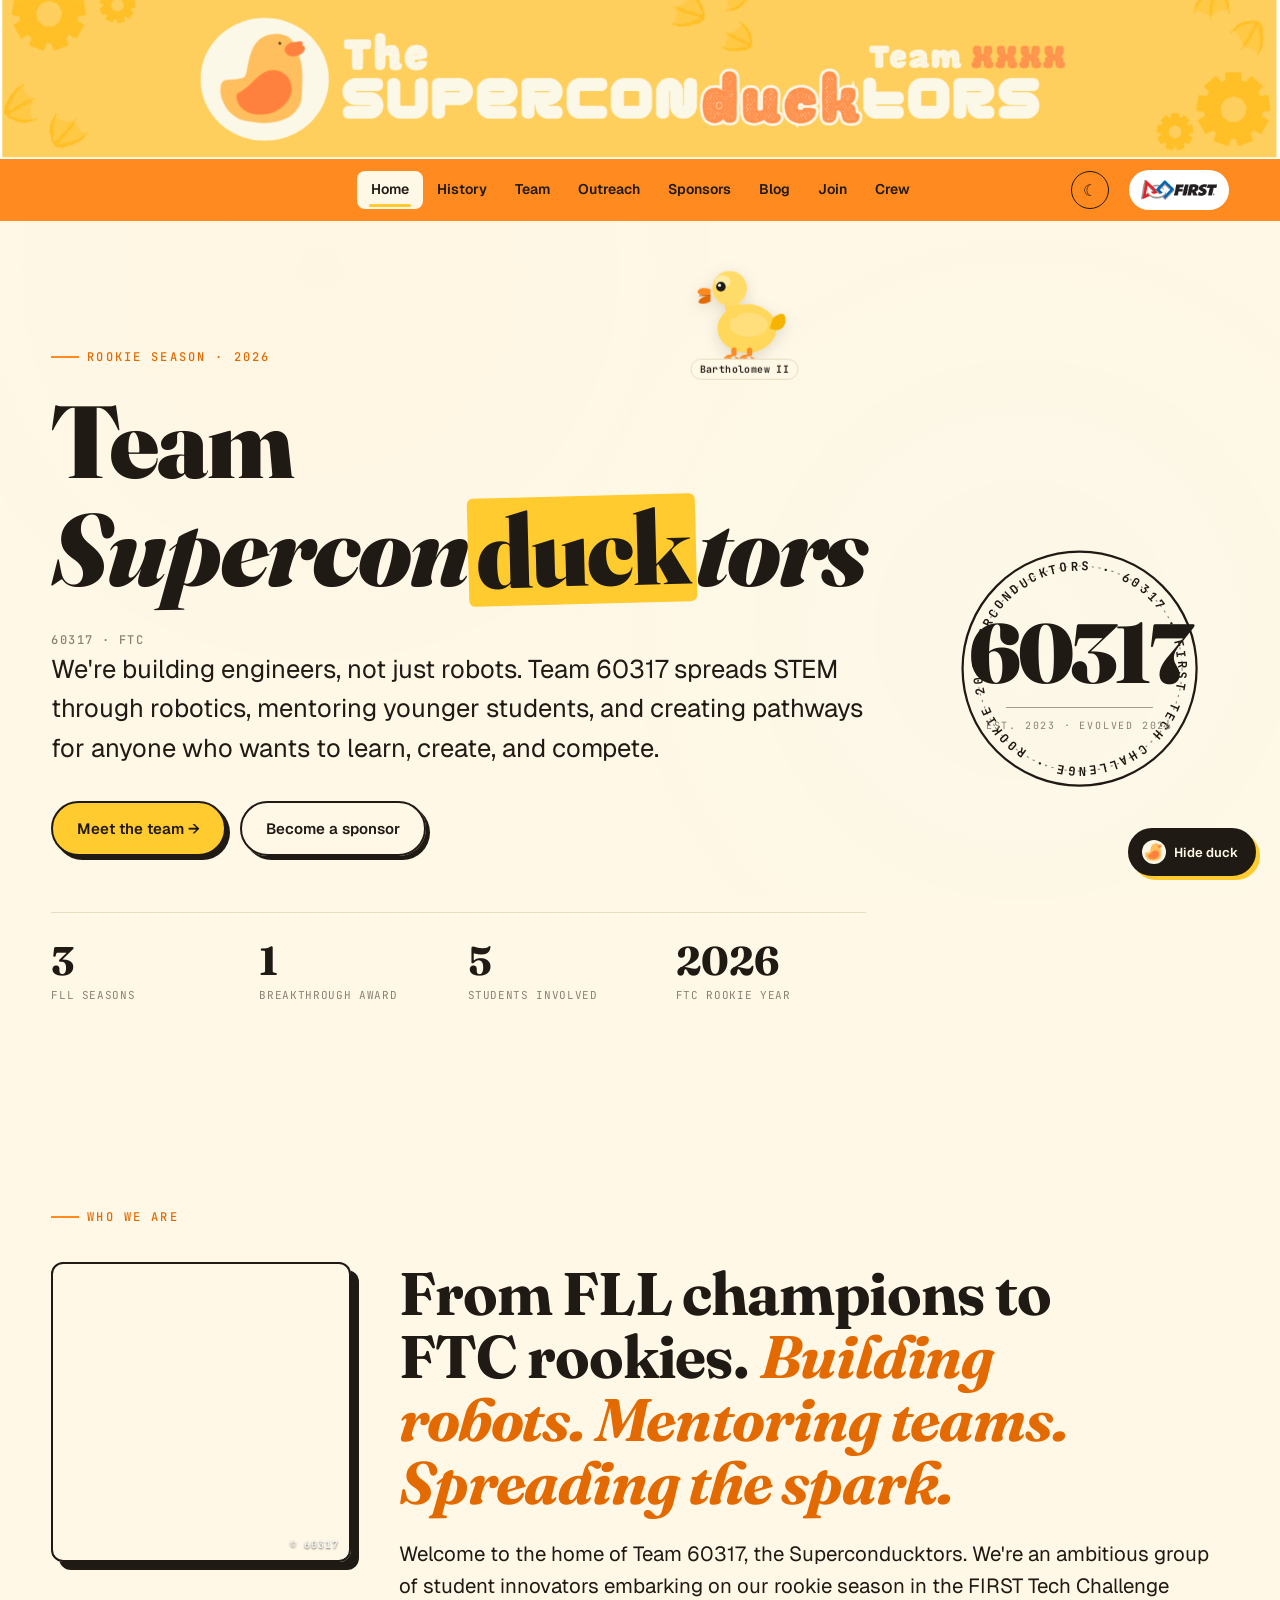
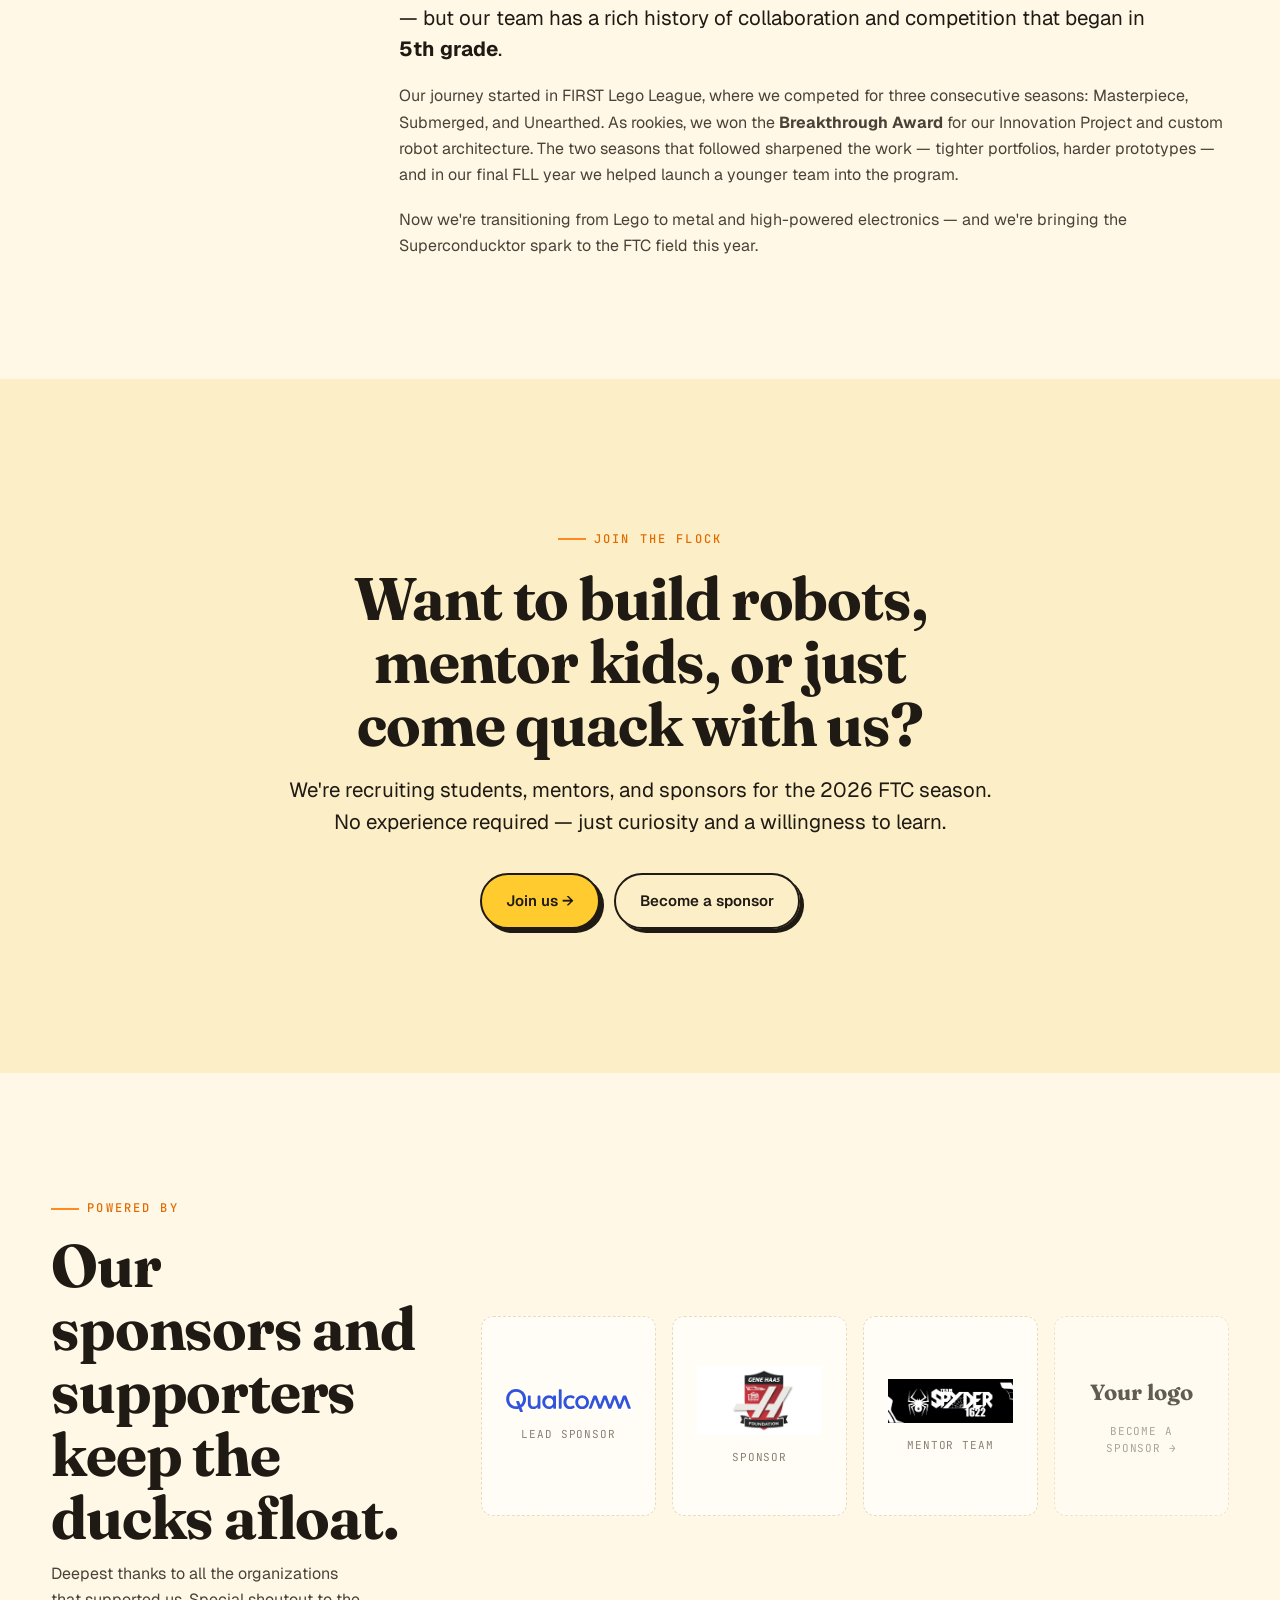
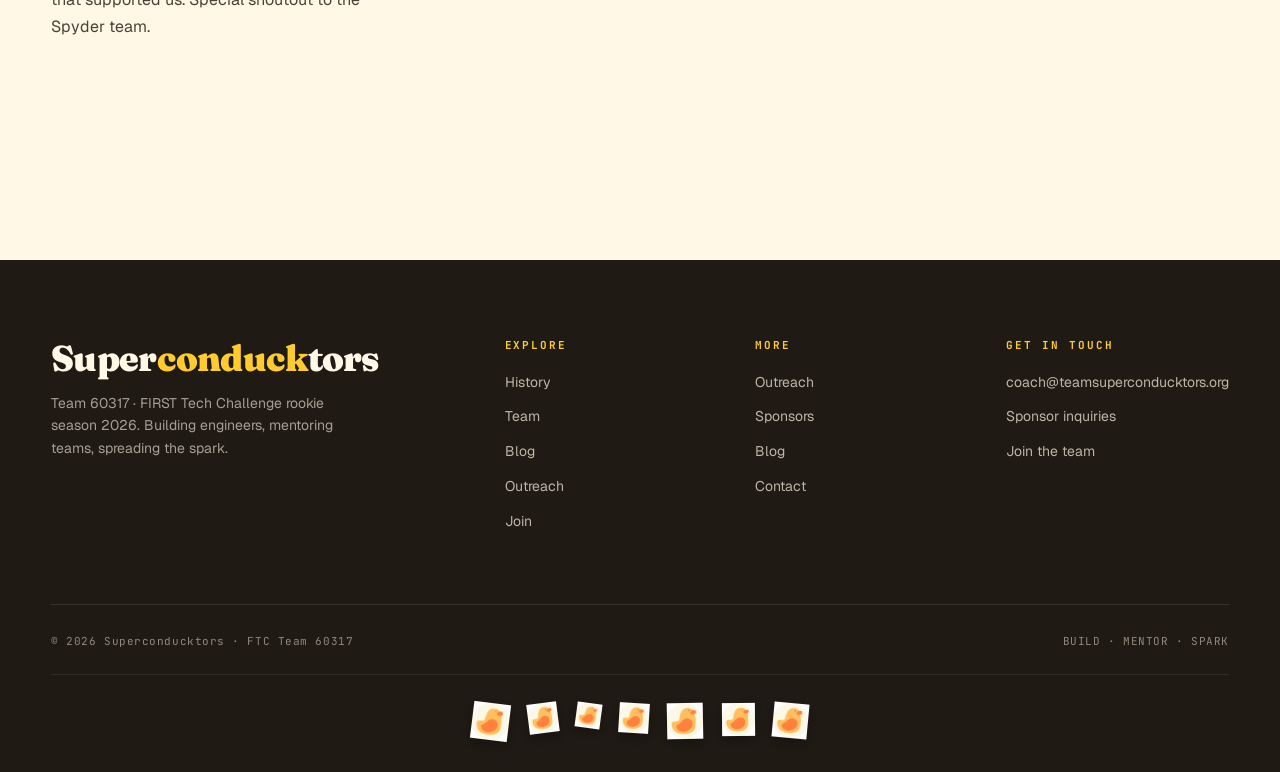
==== commit 61148b0d: "Update student involvement count in index.html Changed number of students involved from 50+ to 5" ====
--- a/index.html
+++ b/index.html
@@ -64,7 +64,7 @@
         <div class="hero-stats fade-up fade-up--4">
           <div><strong>3</strong><span>FLL seasons</span></div>
           <div><strong>1</strong><span>Breakthrough award</span></div>
-          <div><strong>50+</strong><span>Students involved</span></div>
+          <div><strong>5</strong><span>Students involved</span></div>
           <div><strong>2026</strong><span>FTC rookie year</span></div>
         </div>
       </div>
--- a/styles.css
+++ b/styles.css
@@ -7,46 +7,53 @@
 
 :root {
   /* color */
-  --duck:        #FFCB2E;
-  --duck-deep:   #F5B400;
-  --orange:      #FF8A1F;
+  --duck: #FFCB2E;
+  --duck-deep: #F5B400;
+  --orange: #FF8A1F;
   --orange-deep: #E36A00;
-  --bolt:        #3BC9E0;          /* "super" accent */
-  --bolt-deep:   #1FA3BB;
-  --ink:         #1F1A14;
-  --ink-soft:    #4A4238;
-  --ink-mute:    #8A8175;
-  --cream:       #FFF8E7;
-  --cream-2:     #FCEFC7;
-  --paper:       #FFFDF6;
-  --line:        #E6DCC2;
-  --line-soft:   #F0E6CD;
+  --bolt: #3BC9E0;
+  /* "super" accent */
+  --bolt-deep: #1FA3BB;
+  --ink: #1F1A14;
+  --ink-soft: #4A4238;
+  --ink-mute: #8A8175;
+  --cream: #FFF8E7;
+  --cream-2: #FCEFC7;
+  --paper: #FFFDF6;
+  --line: #E6DCC2;
+  --line-soft: #F0E6CD;
 
   /* type */
   --display: 'Fraunces', 'Times New Roman', serif;
-  --body:    'Geist', system-ui, -apple-system, sans-serif;
-  --mono:    'JetBrains Mono', ui-monospace, Menlo, monospace;
+  --body: 'Geist', system-ui, -apple-system, sans-serif;
+  --mono: 'JetBrains Mono', ui-monospace, Menlo, monospace;
 
   /* layout */
-  --max:    1280px;
+  --max: 1280px;
   --gutter: clamp(20px, 4vw, 56px);
   --radius: 14px;
 }
 
 body.night {
-  --ink:       #F4ECD8;
-  --ink-soft:  #C9BFA8;
-  --ink-mute:  #8A8175;
-  --cream:     #14110C;
-  --cream-2:   #1F1A11;
-  --paper:     #1A1611;
-  --line:      #3A3324;
+  --ink: #F4ECD8;
+  --ink-soft: #C9BFA8;
+  --ink-mute: #8A8175;
+  --cream: #14110C;
+  --cream-2: #1F1A11;
+  --paper: #1A1611;
+  --line: #3A3324;
   --line-soft: #2A2418;
 }
 
-* { margin: 0; padding: 0; box-sizing: border-box; }
-
-html { scroll-behavior: smooth; }
+* {
+  margin: 0;
+  padding: 0;
+  box-sizing: border-box;
+}
+
+html {
+  scroll-behavior: smooth;
+}
 
 body {
   font-family: var(--body);
@@ -62,65 +69,78 @@
 /* paper grain background */
 body::before {
   content: '';
-  position: fixed; inset: 0;
+  position: fixed;
+  inset: 0;
   pointer-events: none;
   z-index: 0;
   opacity: 0.5;
   background-image:
-    radial-gradient(circle at 25% 30%, rgba(255,138,31,0.04), transparent 40%),
-    radial-gradient(circle at 80% 70%, rgba(59,201,224,0.03), transparent 40%);
-}
+    radial-gradient(circle at 25% 30%, rgba(255, 138, 31, 0.04), transparent 40%),
+    radial-gradient(circle at 80% 70%, rgba(59, 201, 224, 0.03), transparent 40%);
+}
+
 body.night::before {
   background-image:
-    radial-gradient(circle at 25% 30%, rgba(255,203,46,0.05), transparent 40%),
-    radial-gradient(circle at 80% 70%, rgba(59,201,224,0.06), transparent 40%);
-}
-
-a { color: inherit; text-decoration: none; }
-
-img { max-width: 100%; display: block; }
+    radial-gradient(circle at 25% 30%, rgba(255, 203, 46, 0.05), transparent 40%),
+    radial-gradient(circle at 80% 70%, rgba(59, 201, 224, 0.06), transparent 40%);
+}
+
+a {
+  color: inherit;
+  text-decoration: none;
+}
+
+img {
+  max-width: 100%;
+  display: block;
+}
 
 /* ===== HEADER / NAV ===== */
 .site-banner {
-  position: sticky;
-  top: 0;
+  position: relative;
   z-index: 101;
-  background: #FFCB2E;
-  border-bottom: 2px solid var(--ink);
+  width: 100%;
   display: flex;
   align-items: center;
   justify-content: center;
   overflow: hidden;
 }
+
 .site-banner a {
   display: block;
   width: 100%;
   line-height: 0;
   transition: transform 0.4s ease;
 }
-.site-banner a:hover { transform: scale(1.01); }
+
+.site-banner a:hover {
+  transform: scale(1.01);
+}
+
 .site-banner img {
   display: block;
   width: 100%;
   height: auto;
-  max-height: 140px;
-  object-fit: contain;
-}
-@media (max-width: 760px) {
-  .site-banner img { max-height: 80px; }
 }
 
 .site-header {
   position: sticky;
-  top: 140px;
+  top: 0;
   z-index: 100;
   background: var(--orange);
-  border-bottom: 2px solid #1F1A14;
   transition: background 0.5s, border-color 0.5s;
 }
+
 .site-header .nav a,
-.site-header .icon-btn { color: #1F1A14; }
-.site-header .icon-btn { border-color: #1F1A14; background: var(--orange); }
+.site-header .icon-btn {
+  color: #1F1A14;
+}
+
+.site-header .icon-btn {
+  border-color: #1F1A14;
+  background: var(--orange);
+}
+
 .site-header__inner {
   max-width: var(--max);
   margin: 0 auto;
@@ -128,12 +148,16 @@
   display: flex;
   align-items: center;
   justify-content: center;
-  gap: 24px;
   position: relative;
 }
-.site-header__inner .nav { justify-content: center; }
+
+.site-header__inner .nav {
+  justify-content: center;
+}
+
 .site-header__inner .first-logo-link {
   position: absolute;
+  padding: 10px;
   right: var(--gutter);
   top: 50%;
   transform: translateY(-50%);
@@ -141,7 +165,14 @@
   align-items: center;
   width: 100px;
   height: 40px;
-}
+  border-radius: 20px;
+  background-color: white;
+}
+
+.site-header__inner .first-logo-link:hover {
+  transform: translateY(-50%) scale(1.02);
+}
+
 .site-header .first-logo {
   display: block;
   width: 100%;
@@ -149,12 +180,14 @@
   max-height: 40px;
   object-fit: contain;
 }
+
 .site-header__inner .header-actions {
   position: absolute;
   right: calc(var(--gutter) + 120px);
   top: 50%;
   transform: translateY(-50%);
 }
+
 .brand {
   display: flex;
   align-items: center;
@@ -165,24 +198,37 @@
   letter-spacing: -0.01em;
   color: var(--ink);
 }
+
 .brand-mark {
-  width: 44px; height: 44px;
-  display: grid; place-items: center;
+  width: 44px;
+  height: 44px;
+  display: grid;
+  place-items: center;
   background: var(--duck);
   border: 2px solid var(--ink);
   border-radius: 50%;
   overflow: hidden;
   transform: rotate(-6deg);
-  transition: transform 0.4s cubic-bezier(.5,1.6,.4,1);
-}
+  transition: transform 0.4s cubic-bezier(.5, 1.6, .4, 1);
+}
+
 .brand-mark img {
   width: 100%;
   height: 100%;
   object-fit: cover;
   display: block;
 }
-.brand:hover .brand-mark { transform: rotate(8deg) scale(1.05); }
-.brand-text { display: flex; flex-direction: column; line-height: 1; }
+
+.brand:hover .brand-mark {
+  transform: rotate(8deg) scale(1.05);
+}
+
+.brand-text {
+  display: flex;
+  flex-direction: column;
+  line-height: 1;
+}
+
 .brand-num {
   font-family: var(--mono);
   font-weight: 500;
@@ -195,9 +241,9 @@
 .nav {
   display: flex;
   align-items: center;
-  gap: 4px;
   flex-wrap: wrap;
 }
+
 .nav a {
   font-family: var(--body);
   font-size: 14px;
@@ -208,12 +254,22 @@
   transition: background 0.18s, color 0.18s;
   position: relative;
 }
-.nav a:hover { color: var(--ink); background: rgba(255,255,255,0.6); }
-.nav a.active { color: var(--ink); background: var(--cream); }
+
+.nav a:hover {
+  color: var(--ink);
+  background: rgba(255, 255, 255, 0.6);
+}
+
+.nav a.active {
+  color: var(--ink);
+  background: var(--cream);
+}
+
 .nav a.active::after {
   content: '';
   position: absolute;
-  left: 12px; right: 12px;
+  left: 12px;
+  right: 12px;
   bottom: 2px;
   height: 3px;
   background: var(--duck);
@@ -225,9 +281,12 @@
   align-items: center;
   gap: 8px;
 }
+
 .icon-btn {
-  width: 38px; height: 38px;
-  display: grid; place-items: center;
+  width: 38px;
+  height: 38px;
+  display: grid;
+  place-items: center;
   background: transparent;
   border: 1px solid var(--line);
   border-radius: 50%;
@@ -236,31 +295,56 @@
   color: var(--ink);
   transition: background 0.2s, transform 0.2s, border-color 0.2s;
 }
-.icon-btn:hover { background: rgba(255,255,255,0.6); transform: scale(1.05); }
-
-.menu-toggle { display: none; }
+
+.icon-btn:hover {
+  background: rgba(255, 255, 255, 0.6);
+  transform: scale(1.05);
+}
+
+.menu-toggle {
+  display: none;
+}
 
 @media (max-width: 760px) {
-  .site-header { top: 80px; }
+  .site-header {
+    top: 80px;
+  }
 }
 
 @media (max-width: 880px) {
   .nav {
     position: absolute;
-    top: 100%; left: 0; right: 0;
+    top: 100%;
+    left: 0;
+    right: 0;
     flex-direction: column;
     gap: 0;
     background: var(--orange);
-    border-bottom: 2px solid var(--ink);
     padding: 12px var(--gutter);
     align-items: stretch;
     display: none;
   }
-  .nav.open { display: flex; }
-  .nav a { padding: 14px 8px; border-bottom: 1px solid rgba(31,26,20,0.18); }
-  .nav a.active::after { display: none; }
-  .nav a.active { background: var(--cream); }
-  .menu-toggle { display: grid; }
+
+  .nav.open {
+    display: flex;
+  }
+
+  .nav a {
+    padding: 14px 8px;
+    border-bottom: 1px solid rgba(31, 26, 20, 0.18);
+  }
+
+  .nav a.active::after {
+    display: none;
+  }
+
+  .nav a.active {
+    background: var(--cream);
+  }
+
+  .menu-toggle {
+    display: grid;
+  }
 }
 
 /* ===== PAGE LAYOUT ===== */
@@ -268,17 +352,22 @@
   position: relative;
   z-index: 1;
 }
+
 .container {
   max-width: var(--max);
   margin: 0 auto;
   padding: 0 var(--gutter);
 }
+
 .section {
   padding: clamp(60px, 10vw, 120px) 0;
 }
 
 /* ===== TYPOGRAPHY ===== */
-h1, h2, h3, h4 {
+h1,
+h2,
+h3,
+h4 {
   font-family: var(--display);
   font-weight: 700;
   letter-spacing: -0.02em;
@@ -286,13 +375,38 @@
   color: var(--ink);
   text-wrap: balance;
 }
-h1 { font-size: clamp(48px, 8vw, 104px); font-weight: 900; }
-h2 { font-size: clamp(34px, 5vw, 60px); }
-h3 { font-size: clamp(22px, 2.5vw, 30px); font-weight: 600; }
-h4 { font-size: 18px; font-weight: 600; }
-
-p { font-size: 16px; line-height: 1.65; color: var(--ink-soft); text-wrap: pretty; }
-p.lead { font-size: clamp(18px, 1.6vw, 22px); color: var(--ink); line-height: 1.55; }
+
+h1 {
+  font-size: clamp(48px, 8vw, 104px);
+  font-weight: 900;
+}
+
+h2 {
+  font-size: clamp(34px, 5vw, 60px);
+}
+
+h3 {
+  font-size: clamp(22px, 2.5vw, 30px);
+  font-weight: 600;
+}
+
+h4 {
+  font-size: 18px;
+  font-weight: 600;
+}
+
+p {
+  font-size: 16px;
+  line-height: 1.65;
+  color: var(--ink-soft);
+  text-wrap: pretty;
+}
+
+p.lead {
+  font-size: clamp(18px, 1.6vw, 22px);
+  color: var(--ink);
+  line-height: 1.55;
+}
 
 .eyebrow {
   font-family: var(--mono);
@@ -305,13 +419,21 @@
   align-items: center;
   gap: 8px;
 }
+
 .eyebrow::before {
   content: '';
-  width: 28px; height: 2px;
+  width: 28px;
+  height: 2px;
   background: var(--orange);
 }
-body.night .eyebrow { color: var(--duck); }
-body.night .eyebrow::before { background: var(--duck); }
+
+body.night .eyebrow {
+  color: var(--duck);
+}
+
+body.night .eyebrow::before {
+  background: var(--duck);
+}
 
 /* ===== BUTTONS ===== */
 .btn {
@@ -330,16 +452,39 @@
   transition: transform 0.15s, box-shadow 0.2s, background 0.2s;
   box-shadow: 4px 4px 0 var(--ink);
 }
-.btn:hover { transform: translate(-2px, -2px); box-shadow: 6px 6px 0 var(--ink); }
-.btn:active { transform: translate(2px, 2px); box-shadow: 0 0 0 var(--ink); }
+
+.btn:hover {
+  transform: translate(-2px, -2px);
+  box-shadow: 6px 6px 0 var(--ink);
+}
+
+.btn:active {
+  transform: translate(2px, 2px);
+  box-shadow: 0 0 0 var(--ink);
+}
+
 .btn--ghost {
   background: transparent;
   box-shadow: 4px 4px 0 var(--ink);
 }
-.btn--orange { background: var(--orange); color: white; }
-.btn--bolt { background: var(--bolt); color: var(--ink); }
-body.night .btn { color: var(--ink); }
-body.night .btn--ghost { color: var(--ink); }
+
+.btn--orange {
+  background: var(--orange);
+  color: white;
+}
+
+.btn--bolt {
+  background: var(--bolt);
+  color: var(--ink);
+}
+
+body.night .btn {
+  color: var(--ink);
+}
+
+body.night .btn--ghost {
+  color: var(--ink);
+}
 
 /* ===== CARD ===== */
 .card {
@@ -349,6 +494,7 @@
   padding: 28px;
   transition: transform 0.2s, box-shadow 0.2s, border-color 0.2s;
 }
+
 .card:hover {
   transform: translateY(-3px);
   border-color: var(--ink);
@@ -364,19 +510,34 @@
   position: relative;
   overflow: hidden;
 }
-body.night .site-footer { background: #0A0805; }
+
+body.night .site-footer {
+  background: #0A0805;
+}
+
 .site-footer__inner {
   max-width: var(--max);
   margin: 0 auto;
 }
+
 .footer-grid {
   display: grid;
   grid-template-columns: 2fr 1fr 1fr 1fr;
   gap: 48px;
   margin-bottom: 60px;
 }
-@media (max-width: 760px) { .footer-grid { grid-template-columns: 1fr 1fr; } }
-@media (max-width: 480px) { .footer-grid { grid-template-columns: 1fr; } }
+
+@media (max-width: 760px) {
+  .footer-grid {
+    grid-template-columns: 1fr 1fr;
+  }
+}
+
+@media (max-width: 480px) {
+  .footer-grid {
+    grid-template-columns: 1fr;
+  }
+}
 
 .site-footer h4 {
   color: var(--duck);
@@ -387,14 +548,25 @@
   text-transform: uppercase;
   margin-bottom: 18px;
 }
-.site-footer ul { list-style: none; }
-.site-footer li { margin-bottom: 10px; }
+
+.site-footer ul {
+  list-style: none;
+}
+
+.site-footer li {
+  margin-bottom: 10px;
+}
+
 .site-footer a {
-  color: rgba(255,248,231,0.7);
+  color: rgba(255, 248, 231, 0.7);
   font-size: 14px;
   transition: color 0.2s;
 }
-.site-footer a:hover { color: var(--duck); }
+
+.site-footer a:hover {
+  color: var(--duck);
+}
+
 .footer-brand {
   font-family: var(--display);
   font-size: 36px;
@@ -404,15 +576,20 @@
   margin-bottom: 16px;
   line-height: 1;
 }
-.footer-brand span { color: var(--duck); }
+
+.footer-brand span {
+  color: var(--duck);
+}
+
 .footer-tagline {
   font-size: 14px;
-  color: rgba(255,248,231,0.6);
+  color: rgba(255, 248, 231, 0.6);
   max-width: 320px;
   line-height: 1.6;
 }
+
 .footer-bottom {
-  border-top: 1px solid rgba(255,248,231,0.1);
+  border-top: 1px solid rgba(255, 248, 231, 0.1);
   padding-top: 28px;
   display: flex;
   justify-content: space-between;
@@ -421,7 +598,7 @@
   gap: 16px;
   font-family: var(--mono);
   font-size: 11px;
-  color: rgba(255,248,231,0.5);
+  color: rgba(255, 248, 231, 0.5);
   letter-spacing: 0.05em;
 }
 
@@ -431,9 +608,18 @@
   background: var(--line);
   width: 100%;
 }
-.flex { display: flex; }
-.gap-md { gap: 16px; }
-.gap-lg { gap: 28px; }
+
+.flex {
+  display: flex;
+}
+
+.gap-md {
+  gap: 16px;
+}
+
+.gap-lg {
+  gap: 28px;
+}
 
 /* ===== PHOTO PROTECTION =====
    Aspect-locked, drag-locked, zoom-deterred, watermarked.
@@ -447,6 +633,7 @@
   -webkit-touch-callout: none;
   touch-action: pan-x pan-y;
 }
+
 .photo-locked img {
   width: 100%;
   height: 100%;
@@ -457,6 +644,7 @@
   user-select: none;
   -webkit-user-select: none;
 }
+
 .photo-locked::after {
   content: '© 60317';
   position: absolute;
@@ -466,19 +654,41 @@
   font-size: 10px;
   font-weight: 600;
   letter-spacing: 0.1em;
-  color: rgba(255,255,255,0.85);
-  text-shadow: 0 1px 2px rgba(0,0,0,0.6);
+  color: rgba(255, 255, 255, 0.85);
+  text-shadow: 0 1px 2px rgba(0, 0, 0, 0.6);
   pointer-events: none;
   z-index: 2;
 }
 
 /* ===== ENTRY ANIM ===== */
 @keyframes fadeUp {
-  from { opacity: 0; transform: translateY(20px); }
-  to { opacity: 1; transform: translateY(0); }
-}
-.fade-up { animation: fadeUp 0.7s cubic-bezier(.2,.8,.2,1) both; }
-.fade-up--1 { animation-delay: 0.05s; }
-.fade-up--2 { animation-delay: 0.15s; }
-.fade-up--3 { animation-delay: 0.25s; }
-.fade-up--4 { animation-delay: 0.35s; }
+  from {
+    opacity: 0;
+    transform: translateY(20px);
+  }
+
+  to {
+    opacity: 1;
+    transform: translateY(0);
+  }
+}
+
+.fade-up {
+  animation: fadeUp 0.7s cubic-bezier(.2, .8, .2, 1) both;
+}
+
+.fade-up--1 {
+  animation-delay: 0.05s;
+}
+
+.fade-up--2 {
+  animation-delay: 0.15s;
+}
+
+.fade-up--3 {
+  animation-delay: 0.25s;
+}
+
+.fade-up--4 {
+  animation-delay: 0.35s;
+}
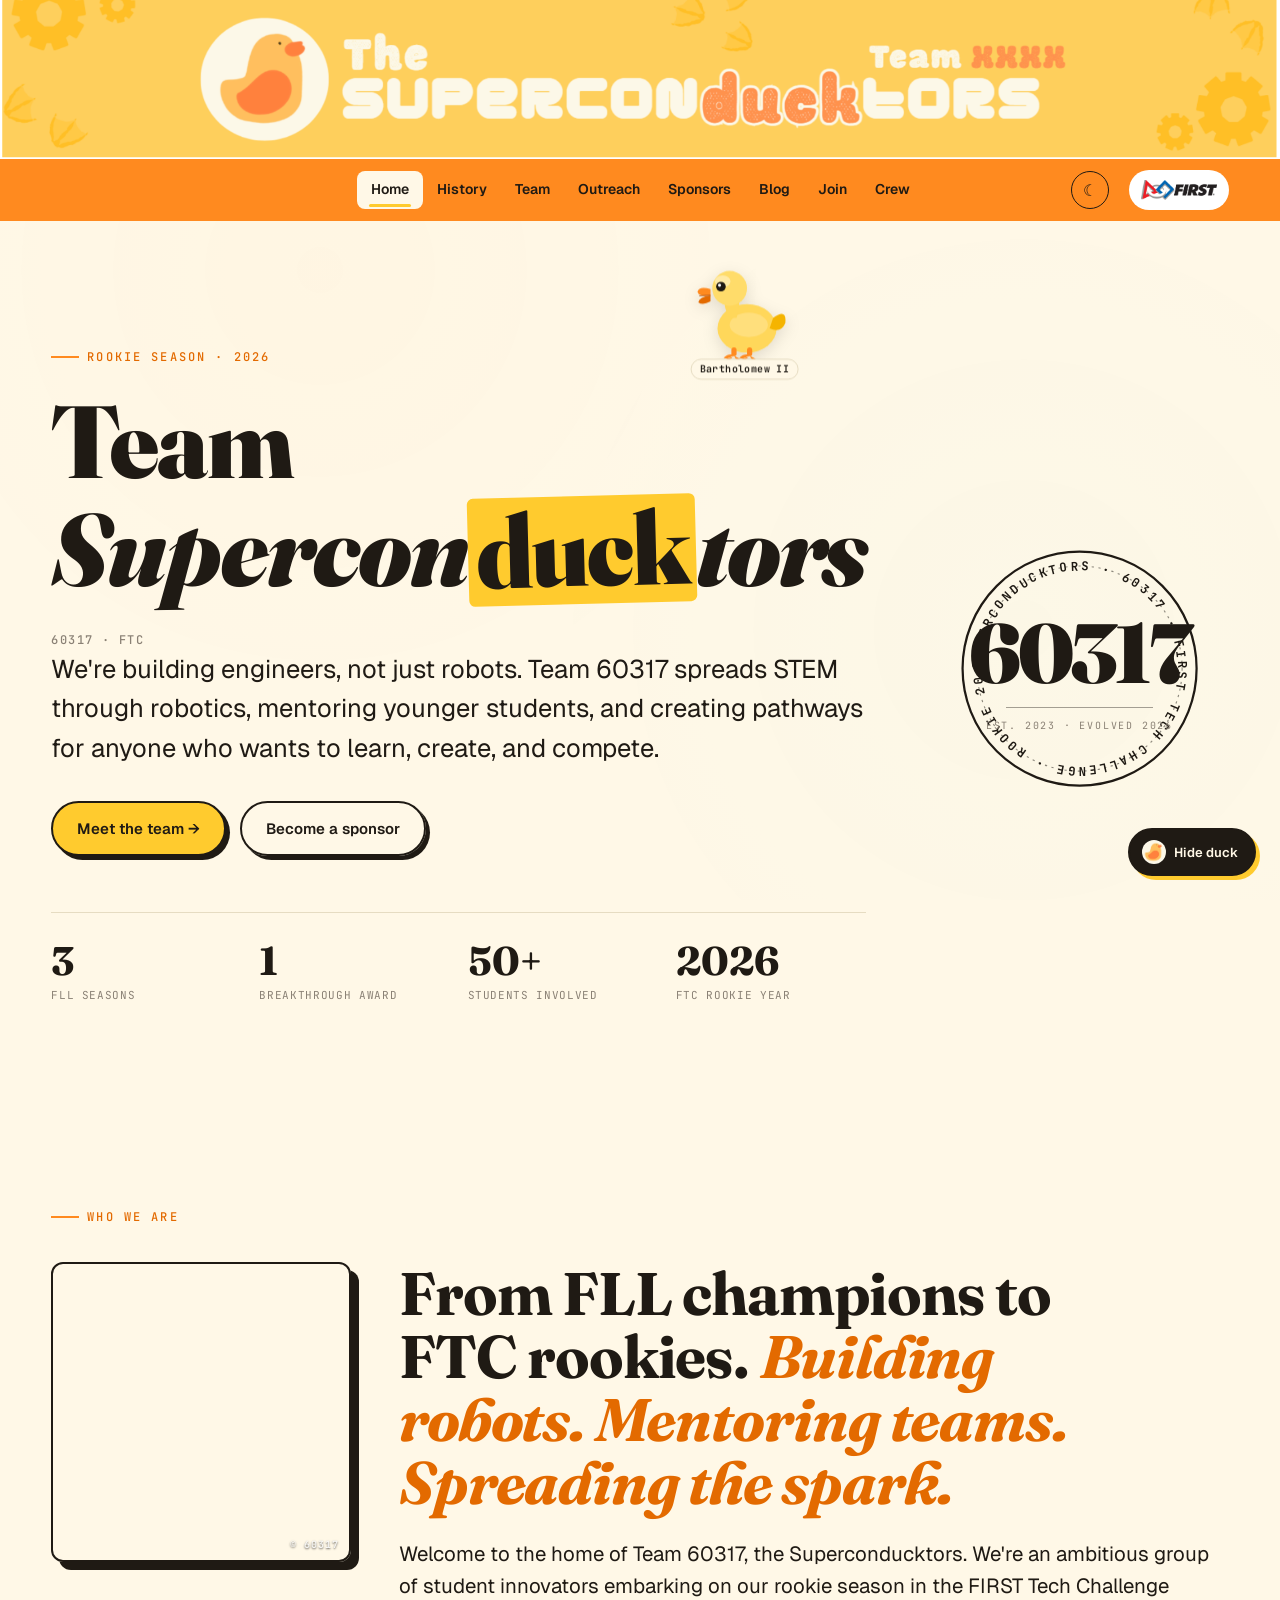
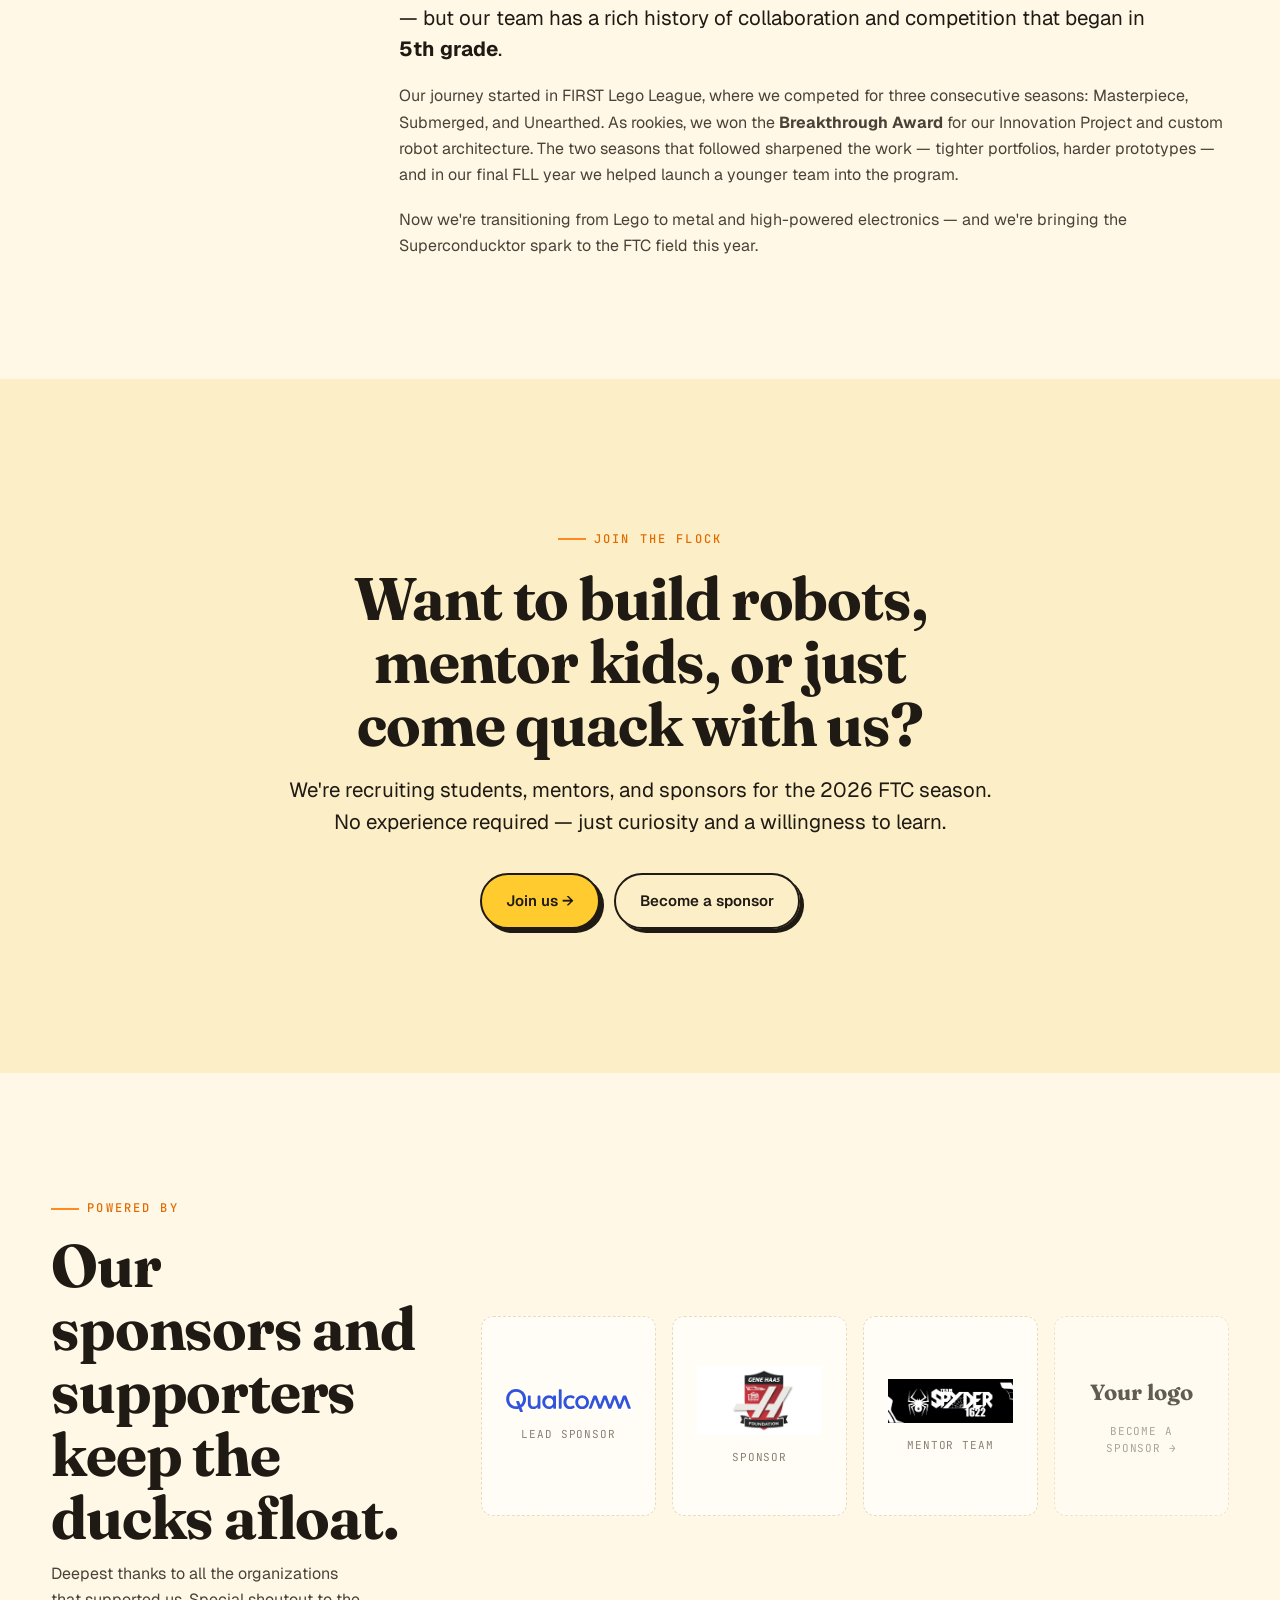
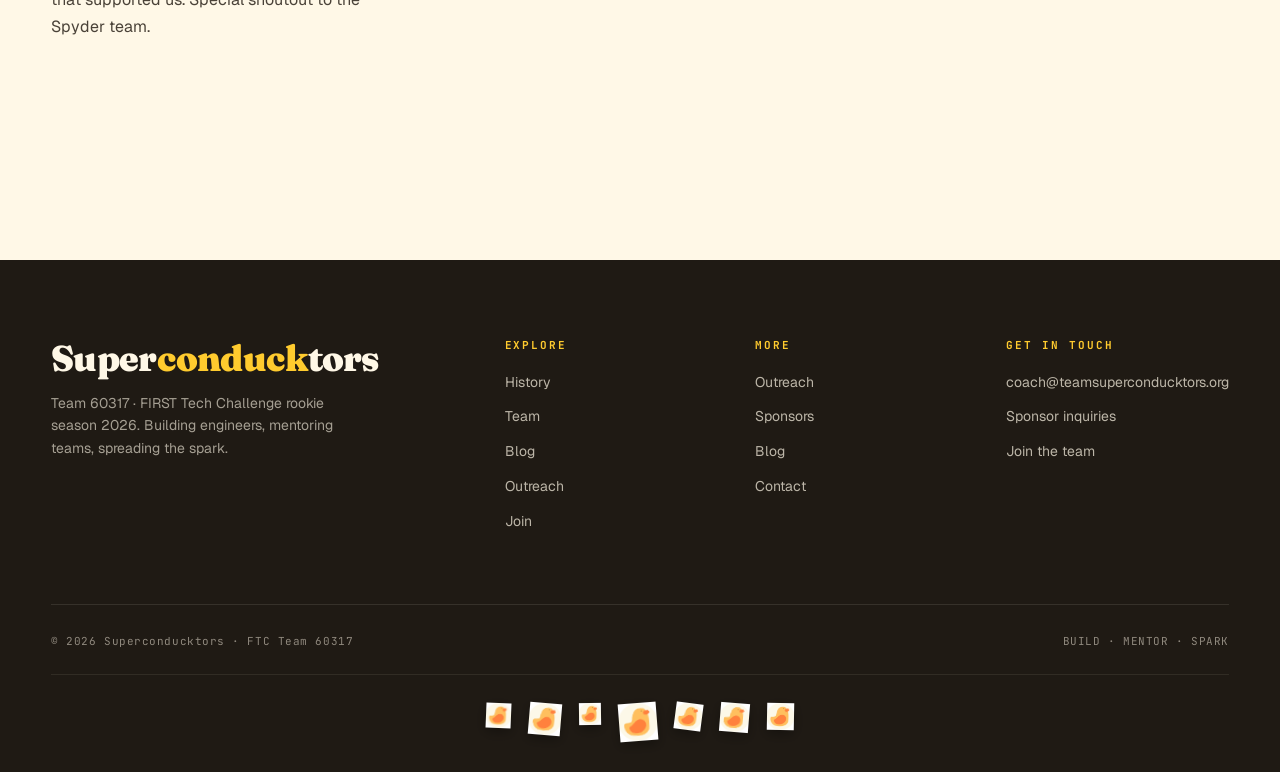
==== commit e15c31e0: "Add DynaPuff font to all pages and update application form link" ====
--- a/index.html
+++ b/index.html
@@ -7,6 +7,7 @@
 <meta name="description" content="Team 60317 — the Superconducktors. Rookie FIRST Tech Challenge team, veteran problem-solvers, certified duck enthusiasts.">
 <link rel="preconnect" href="https://fonts.googleapis.com">
 <link rel="preconnect" href="https://fonts.gstatic.com" crossorigin>
+<link href="https://fonts.googleapis.com/css2?family=DynaPuff:wght@400..700&display=swap" rel="stylesheet">
 <link rel="stylesheet" href="styles.css">
 <link rel="stylesheet" href="duck.css">
 <link rel="icon" href="assets/duck-logo.png">
@@ -64,7 +65,7 @@
         <div class="hero-stats fade-up fade-up--4">
           <div><strong>3</strong><span>FLL seasons</span></div>
           <div><strong>1</strong><span>Breakthrough award</span></div>
-          <div><strong>5</strong><span>Students involved</span></div>
+          <div><strong>50+</strong><span>Students involved</span></div>
           <div><strong>2026</strong><span>FTC rookie year</span></div>
         </div>
       </div>
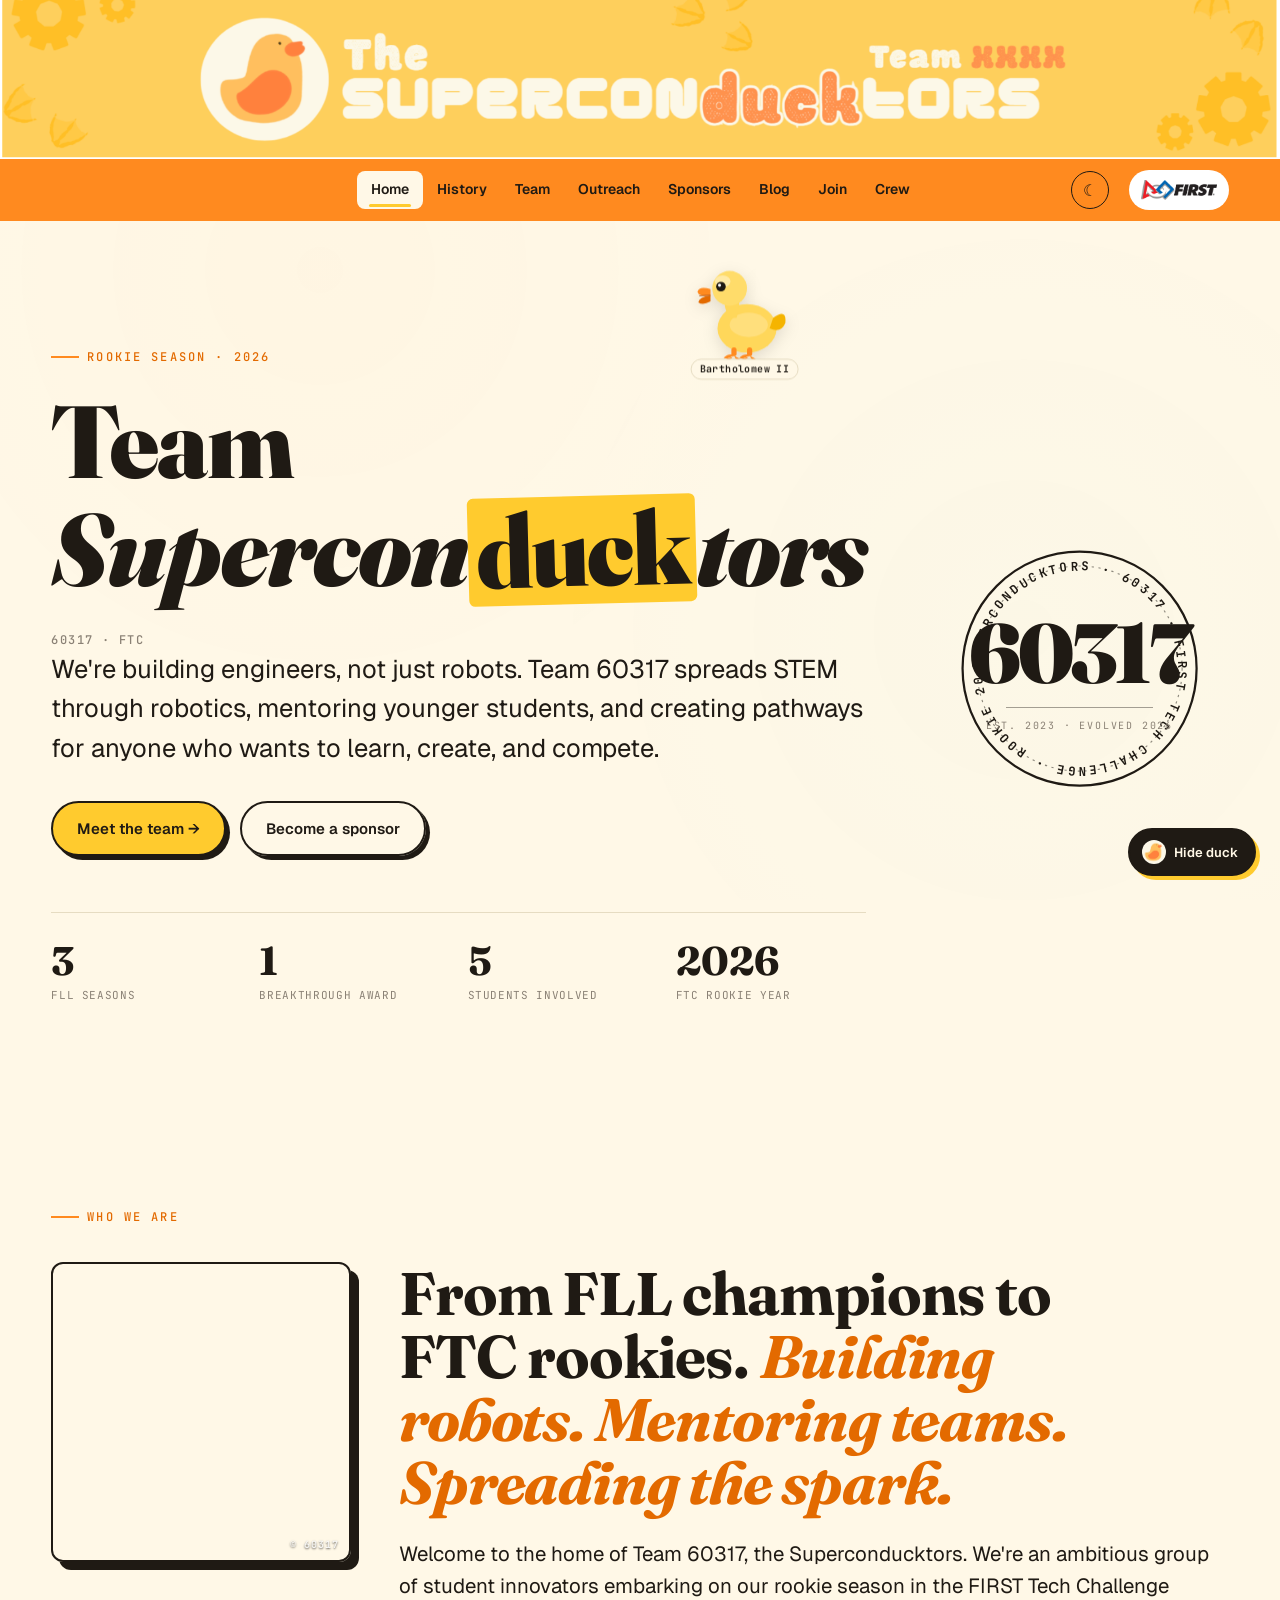
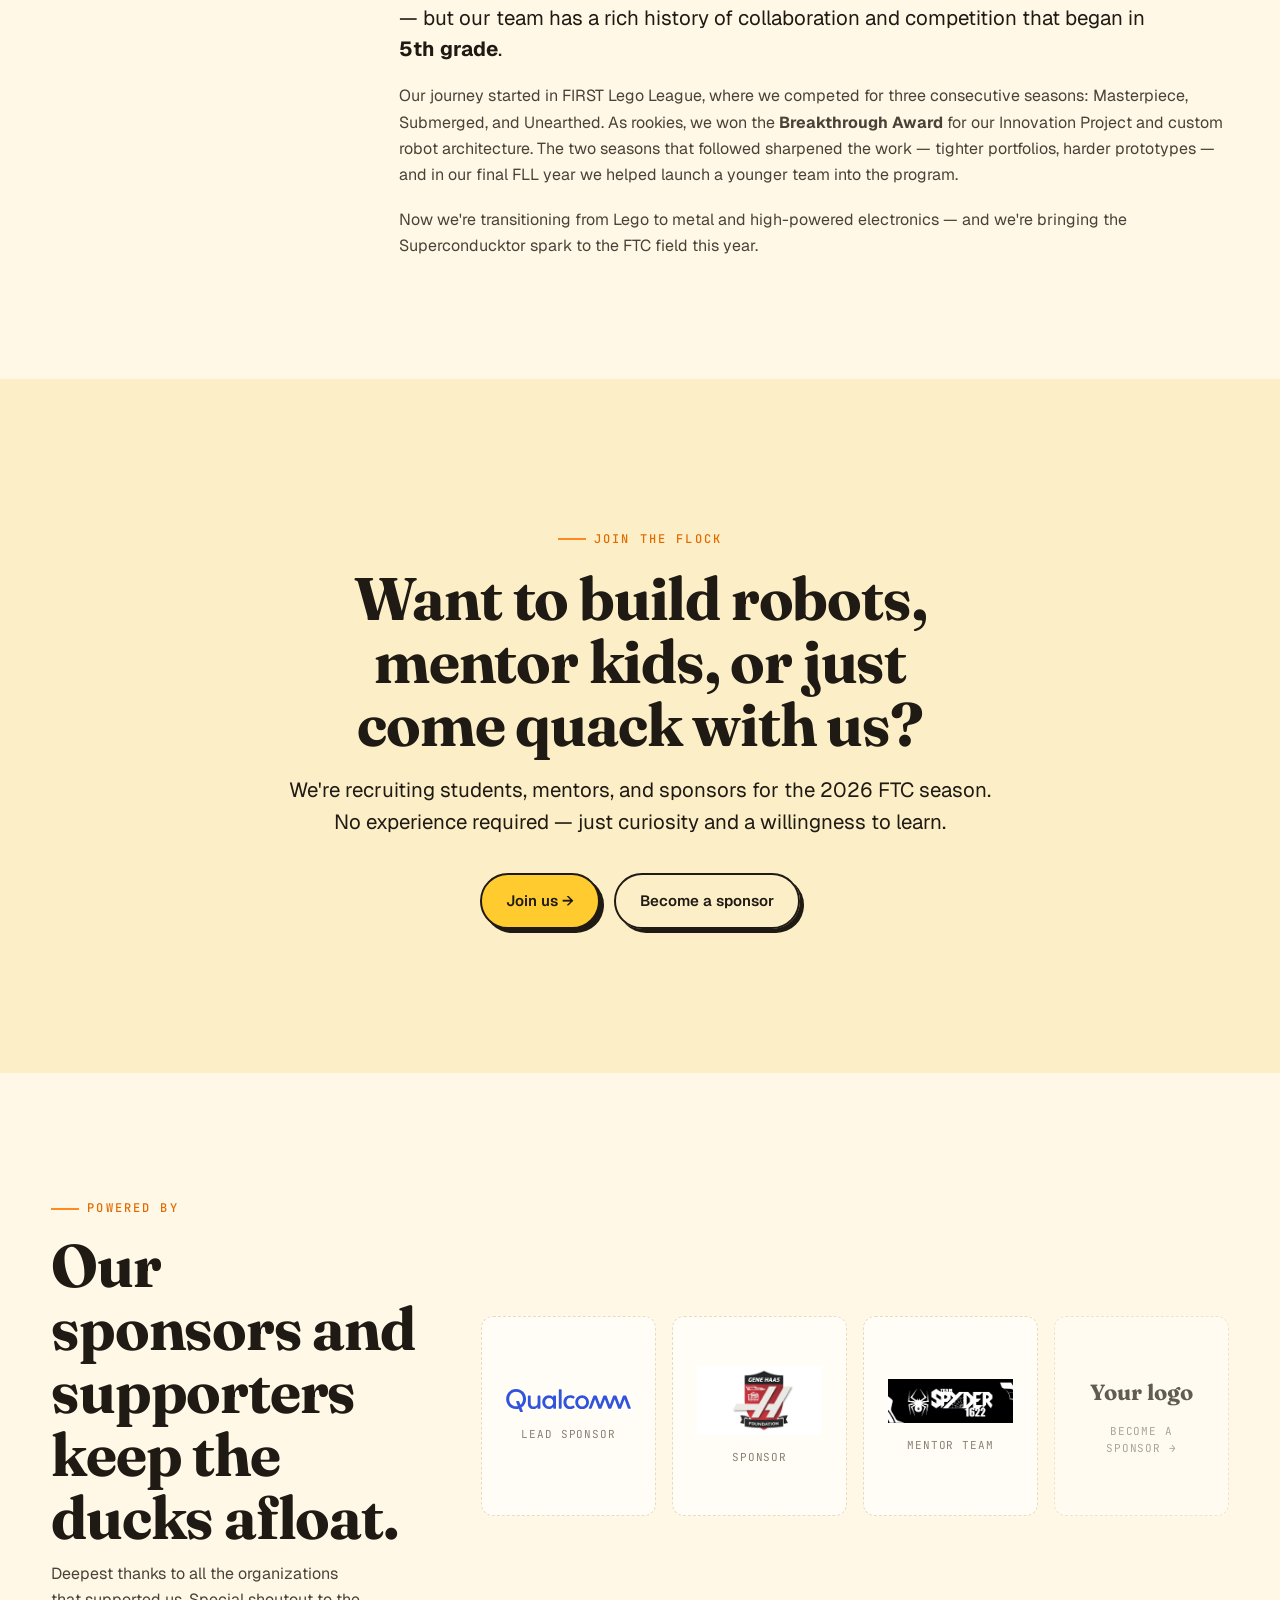
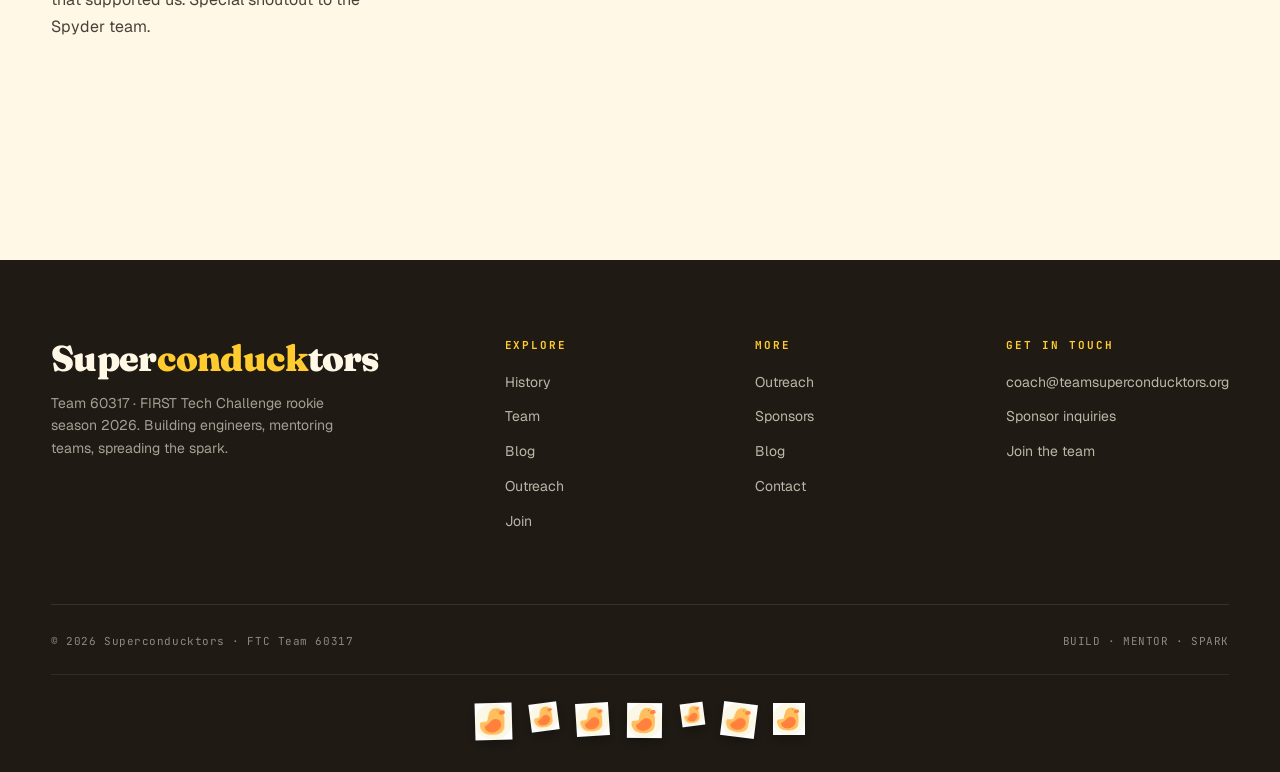
==== commit e1293c66: "Merge 61148b0d674a14830bfc991104526a8caf74433d into 70cacabe771726951ac9bafd38b7f134269467c1" ====
--- a/index.html
+++ b/index.html
@@ -65,7 +65,7 @@
         <div class="hero-stats fade-up fade-up--4">
           <div><strong>3</strong><span>FLL seasons</span></div>
           <div><strong>1</strong><span>Breakthrough award</span></div>
-          <div><strong>50+</strong><span>Students involved</span></div>
+          <div><strong>5</strong><span>Students involved</span></div>
           <div><strong>2026</strong><span>FTC rookie year</span></div>
         </div>
       </div>
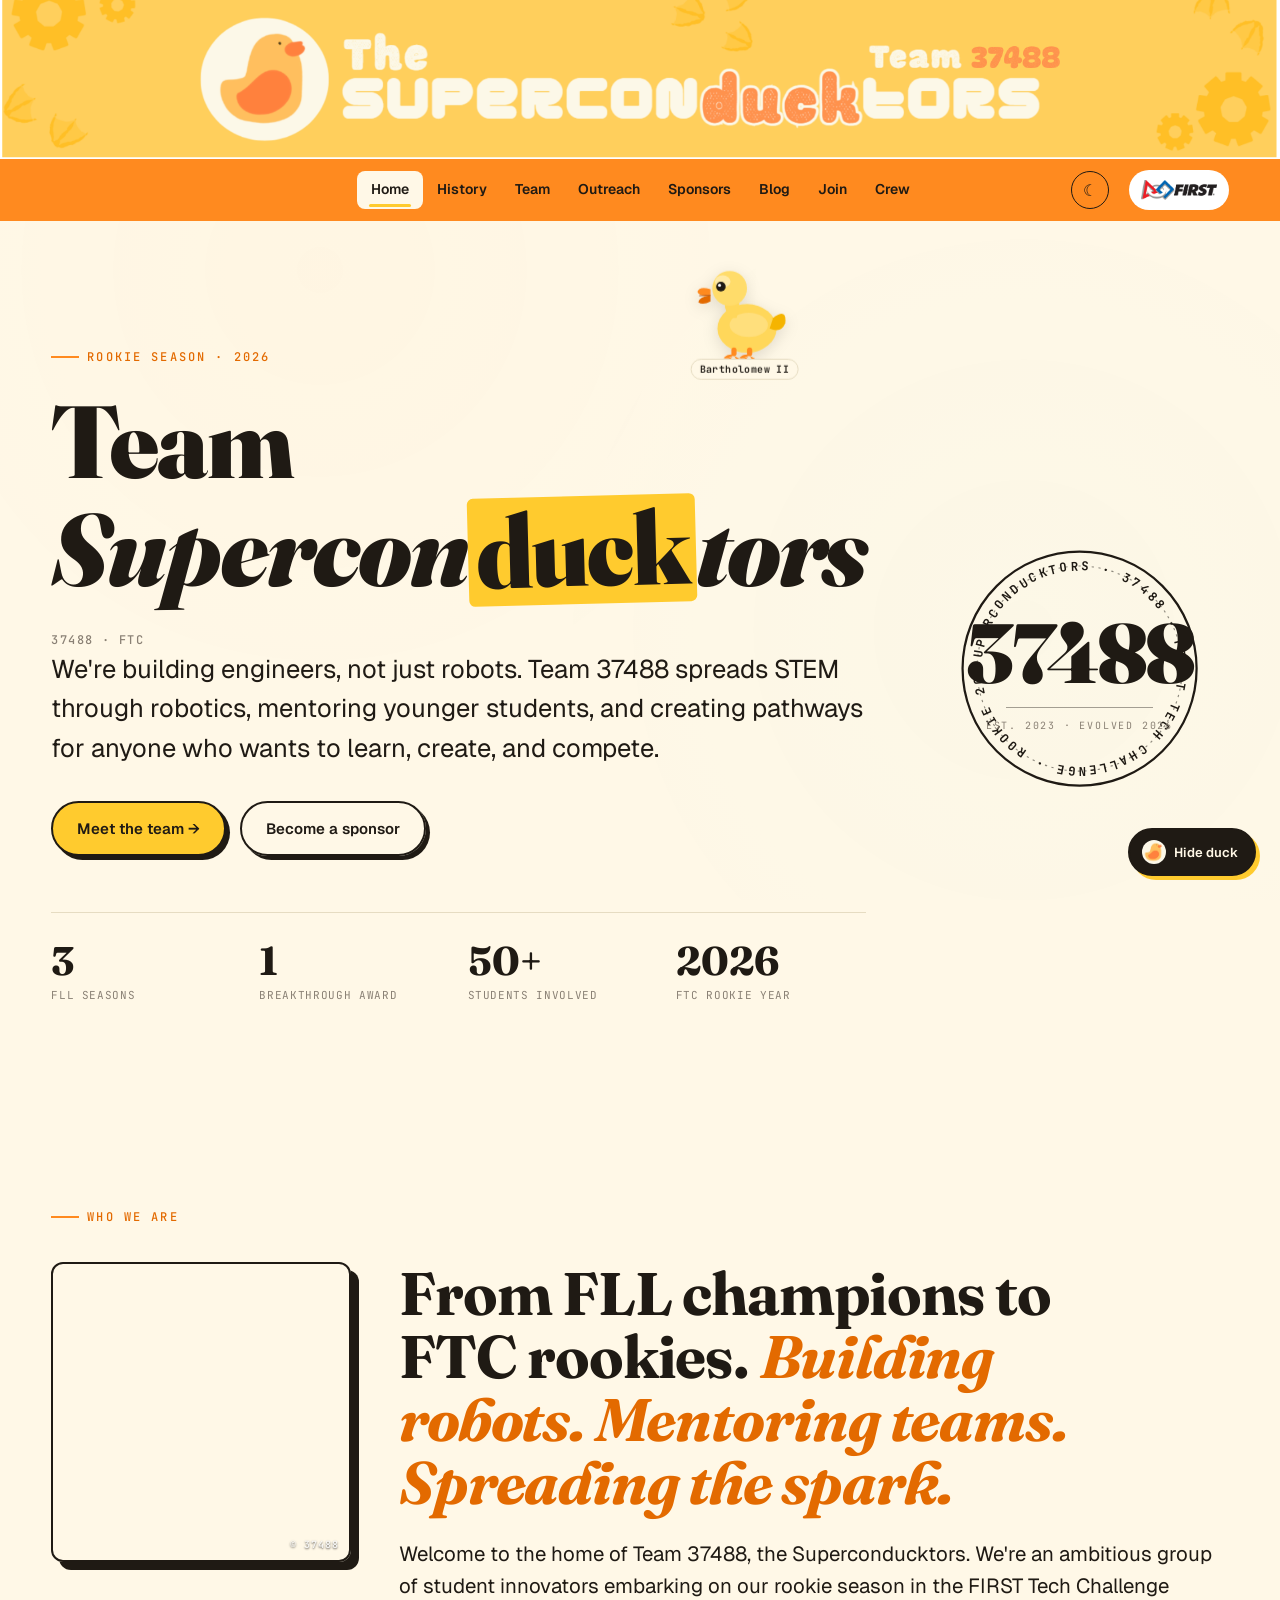
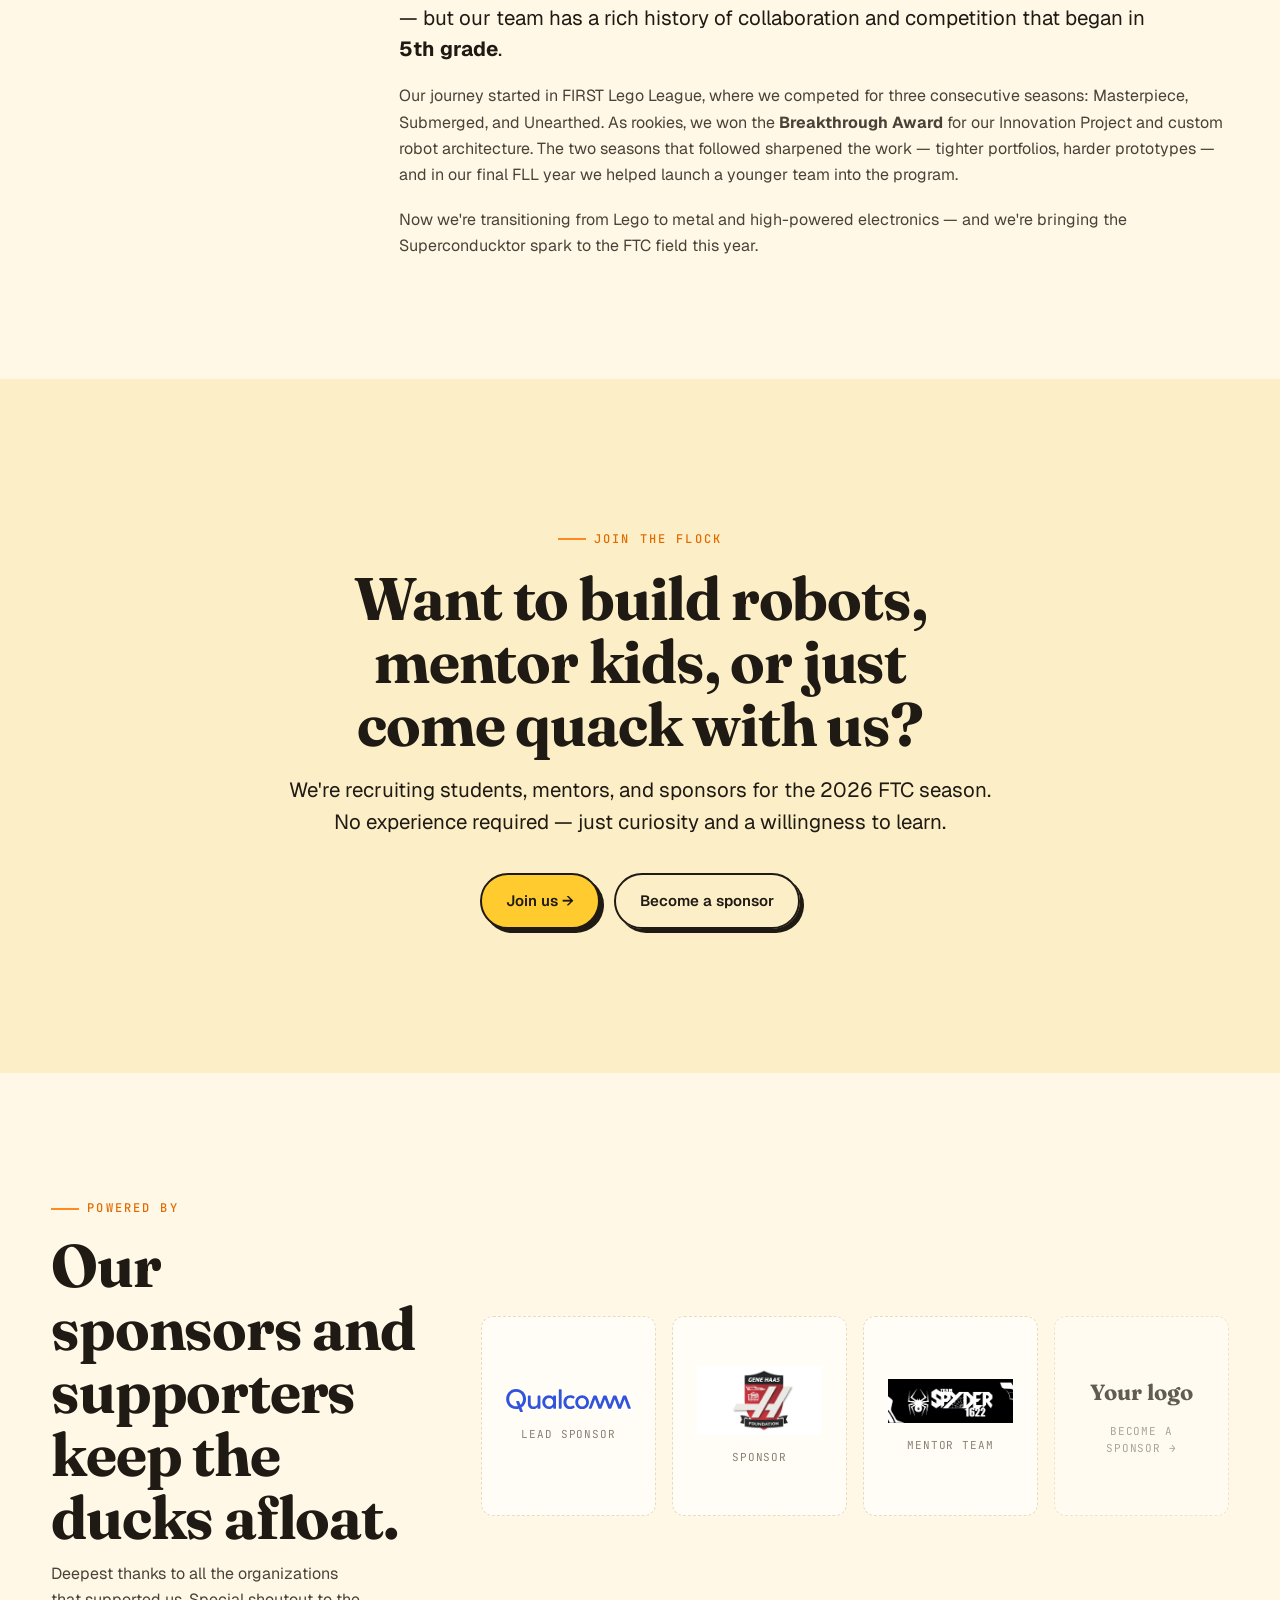
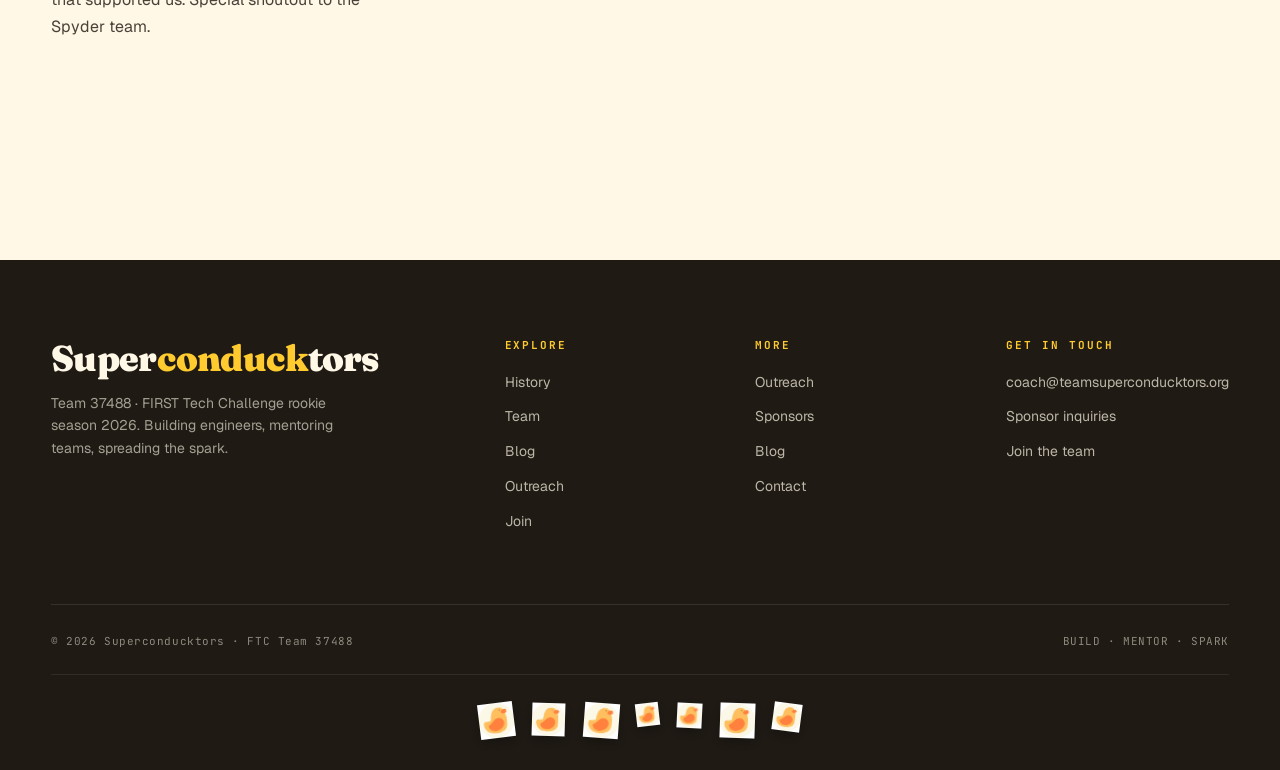
==== commit fae58319: "fix(site): we're FTC Team 37488 — replace 60317, fill in the banner's Team XXXX FIRST assigned us te" ====
--- a/index.html
+++ b/index.html
@@ -3,8 +3,8 @@
 <head>
 <meta charset="UTF-8">
 <meta name="viewport" content="width=device-width, initial-scale=1">
-<title>Superconducktors · Team 60317 · FTC</title>
-<meta name="description" content="Team 60317 — the Superconducktors. Rookie FIRST Tech Challenge team, veteran problem-solvers, certified duck enthusiasts.">
+<title>Superconducktors · Team 37488 · FTC</title>
+<meta name="description" content="Team 37488 — the Superconducktors. Rookie FIRST Tech Challenge team, veteran problem-solvers, certified duck enthusiasts.">
 <link rel="preconnect" href="https://fonts.googleapis.com">
 <link rel="preconnect" href="https://fonts.gstatic.com" crossorigin>
 <link href="https://fonts.googleapis.com/css2?family=DynaPuff:wght@400..700&display=swap" rel="stylesheet">
@@ -17,7 +17,7 @@
 <!-- ======================= TOP BANNER ======================= -->
 <div class="site-banner">
   <a href="index.html" aria-label="Superconducktors home">
-    <img src="assets/banner.png" alt="The Superconducktors · Team 60317" />
+    <img src="assets/banner.png" alt="The Superconducktors · Team 37488" />
   </a>
 </div>
 
@@ -54,9 +54,9 @@
           <span class="line">Team</span>
           <span class="line super">Supercon<span class="amp">duck</span>tors</span>
         </h1>
-        <div class="hero-tagline fade-up fade-up--2" style="font-family: var(--mono); font-size: 12px; font-weight: 500; letter-spacing: 0.12em; color: var(--ink-mute); text-transform: uppercase; margin-top: 16px;">60317 · FTC</div>
+        <div class="hero-tagline fade-up fade-up--2" style="font-family: var(--mono); font-size: 12px; font-weight: 500; letter-spacing: 0.12em; color: var(--ink-mute); text-transform: uppercase; margin-top: 16px;">37488 · FTC</div>
         <p class="lead fade-up fade-up--3" style="font-size: clamp(22px, 2vw, 28px);">
-          We're building engineers, not just robots. Team 60317 spreads STEM through robotics, mentoring younger students, and creating pathways for anyone who wants to learn, create, and compete.
+          We're building engineers, not just robots. Team 37488 spreads STEM through robotics, mentoring younger students, and creating pathways for anyone who wants to learn, create, and compete.
         </p>
         <div class="hero-cta fade-up fade-up--4">
           <a href="#who-we-are" class="btn">Meet the team →</a>
@@ -65,7 +65,7 @@
         <div class="hero-stats fade-up fade-up--4">
           <div><strong>3</strong><span>FLL seasons</span></div>
           <div><strong>1</strong><span>Breakthrough award</span></div>
-          <div><strong>5</strong><span>Students involved</span></div>
+          <div><strong>50+</strong><span>Students involved</span></div>
           <div><strong>2026</strong><span>FTC rookie year</span></div>
         </div>
       </div>
@@ -79,11 +79,11 @@
             <circle cx="110" cy="110" r="105" fill="none" stroke="currentColor" stroke-width="2"/>
             <circle cx="110" cy="110" r="92"  fill="none" stroke="currentColor" stroke-width="1" stroke-dasharray="2 4" opacity="0.5"/>
             <text font-family="JetBrains Mono, monospace" font-size="11" font-weight="700" letter-spacing="3" fill="currentColor">
-              <textPath href="#circle" startOffset="0">SUPERCONDUCKTORS · 60317 · FIRST TECH CHALLENGE · ROOKIE 2026 · </textPath>
+              <textPath href="#circle" startOffset="0">SUPERCONDUCKTORS · 37488 · FIRST TECH CHALLENGE · ROOKIE 2026 · </textPath>
             </text>
           </svg>
           <div class="hero-badge-center">
-            <div class="hero-badge-num">60317</div>
+            <div class="hero-badge-num">37488</div>
             <div class="hero-badge-line"></div>
             <div class="hero-badge-label">est. 2023 · evolved 2026</div>
           </div>
@@ -114,7 +114,7 @@
           <div class="intro-body">
           <h2>From FLL champions to FTC rookies. <em>Building robots. Mentoring teams. Spreading the spark.</em></h2>
           <p class="lead" style="margin-top:24px;">
-            Welcome to the home of Team 60317, the Superconducktors. We're an ambitious group of student
+            Welcome to the home of Team 37488, the Superconducktors. We're an ambitious group of student
             innovators embarking on our rookie season in the FIRST Tech Challenge — but our team has a rich
             history of collaboration and competition that began in <strong>5th grade</strong>.
           </p>
@@ -190,7 +190,7 @@
     <div class="footer-grid">
       <div>
         <div class="footer-brand">Super<span>conduck</span>tors</div>
-        <p class="footer-tagline">Team 60317 · FIRST Tech Challenge rookie season 2026.
+        <p class="footer-tagline">Team 37488 · FIRST Tech Challenge rookie season 2026.
           Building engineers, mentoring teams, spreading the spark.</p>
       </div>
       <div>
@@ -222,7 +222,7 @@
       </div>
     </div>
     <div class="footer-bottom">
-      <span>© 2026 Superconducktors · FTC Team 60317</span>
+      <span>© 2026 Superconducktors · FTC Team 37488</span>
       <span>BUILD · MENTOR · SPARK</span>
     </div>
   </div>
--- a/styles.css
+++ b/styles.css
@@ -1,5 +1,5 @@
 /* ==========================================================
-   SUPERCONDUCKTORS — TEAM 60317
+   SUPERCONDUCKTORS — TEAM 37488
    Shared design system
    ========================================================== */
 
@@ -646,7 +646,7 @@
 }
 
 .photo-locked::after {
-  content: '© 60317';
+  content: '© 37488';
   position: absolute;
   right: 10px;
   bottom: 8px;
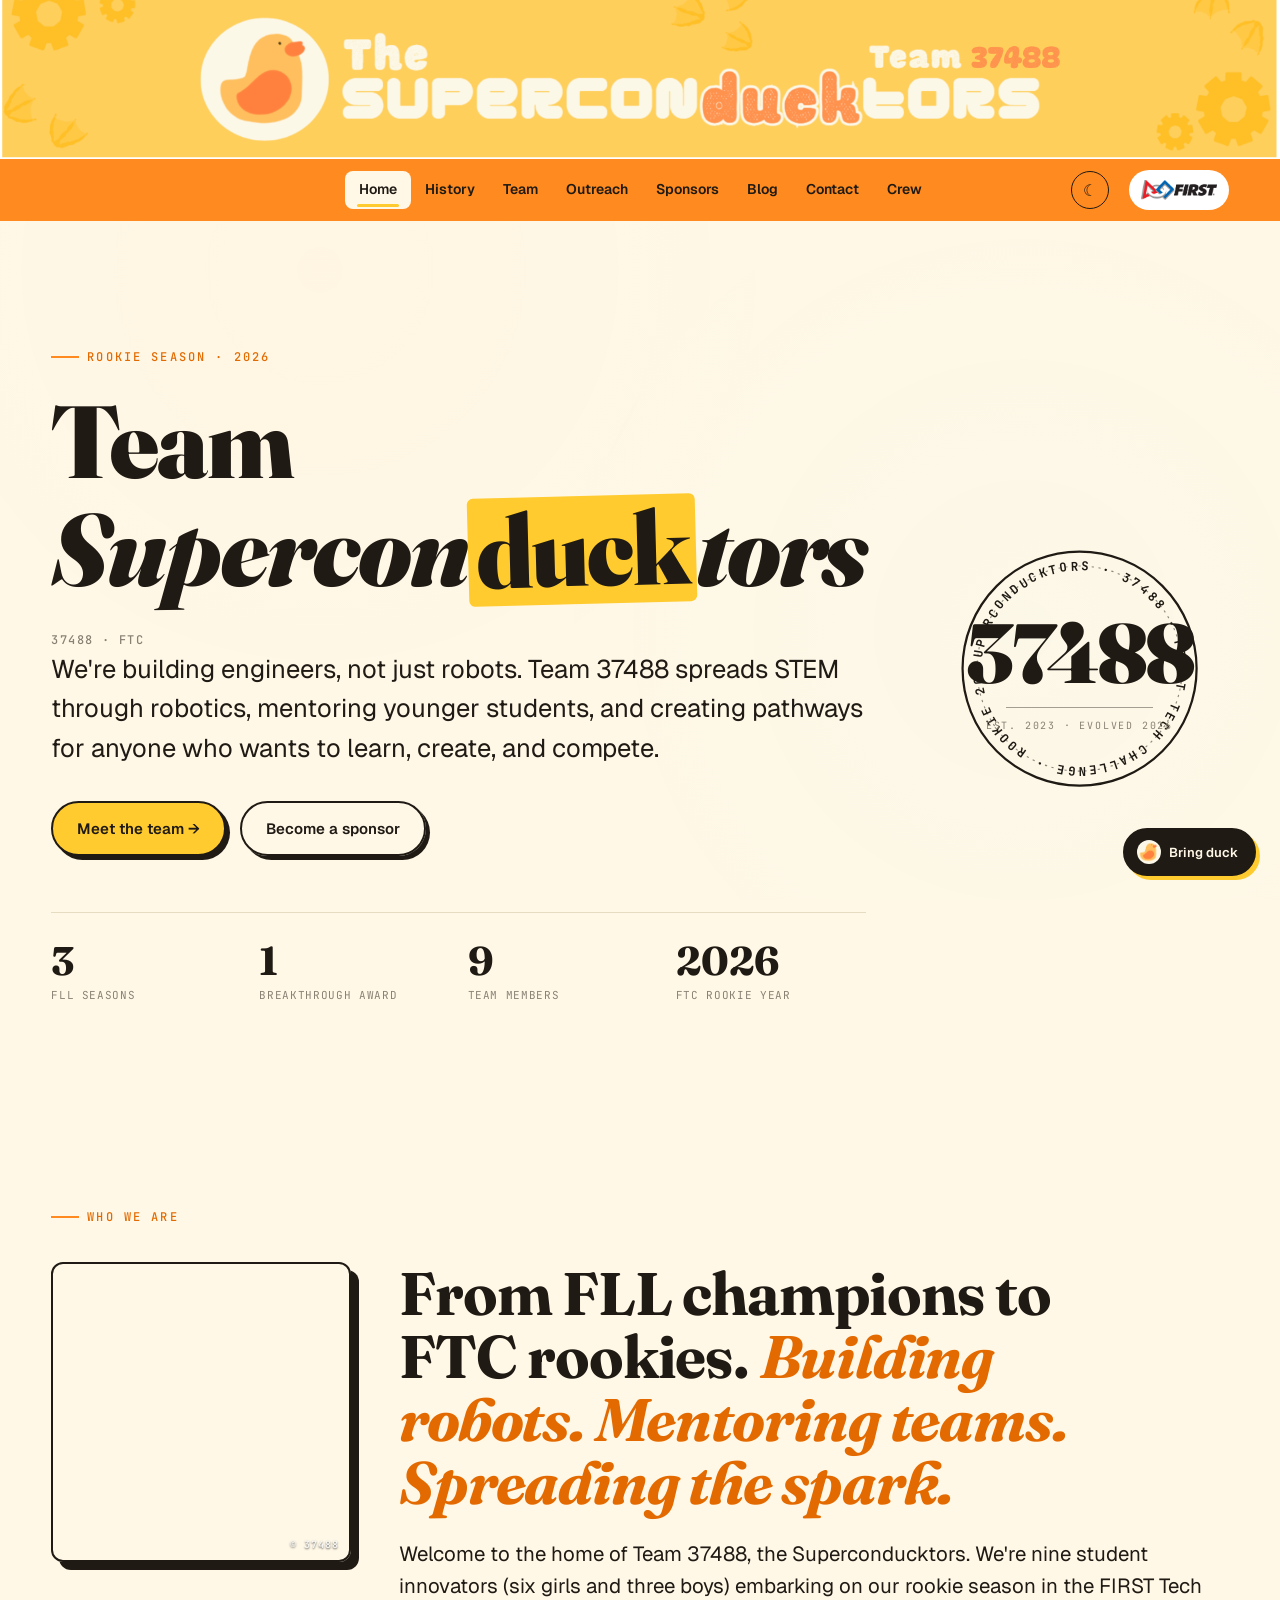
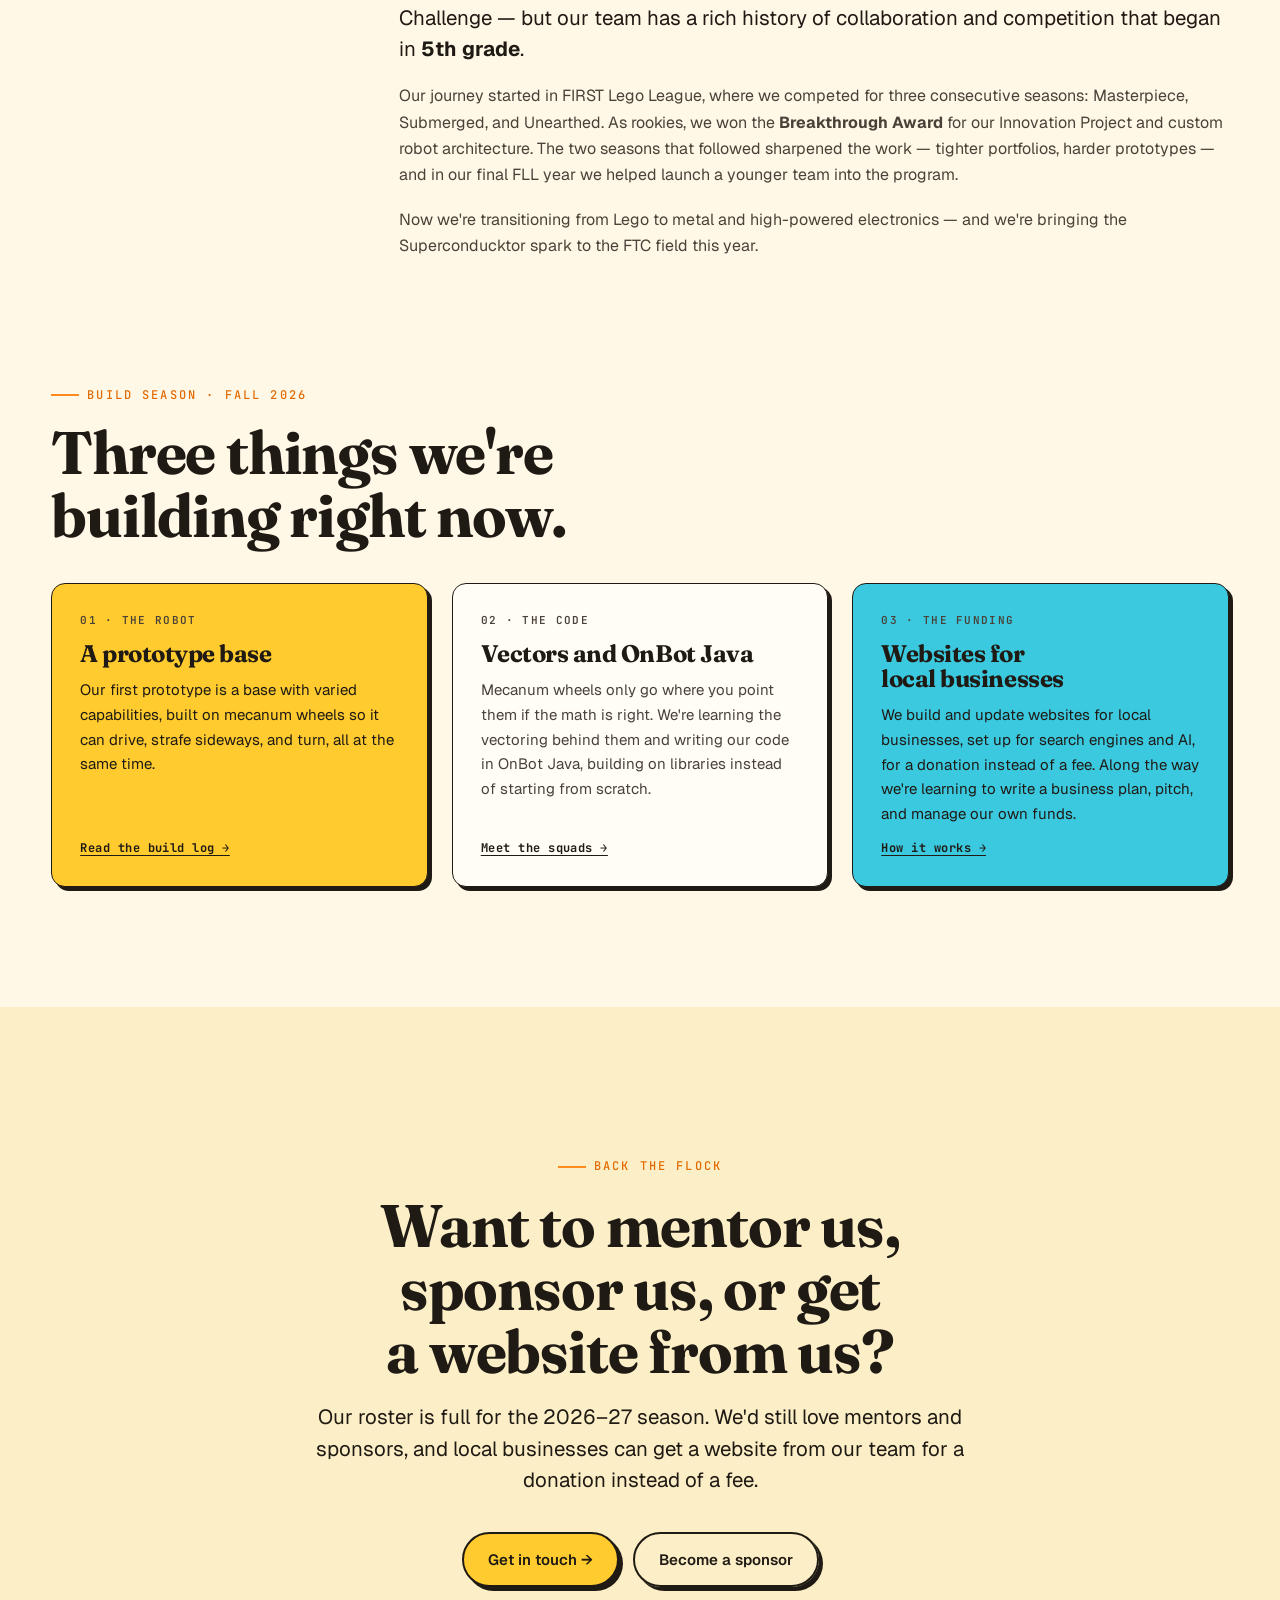
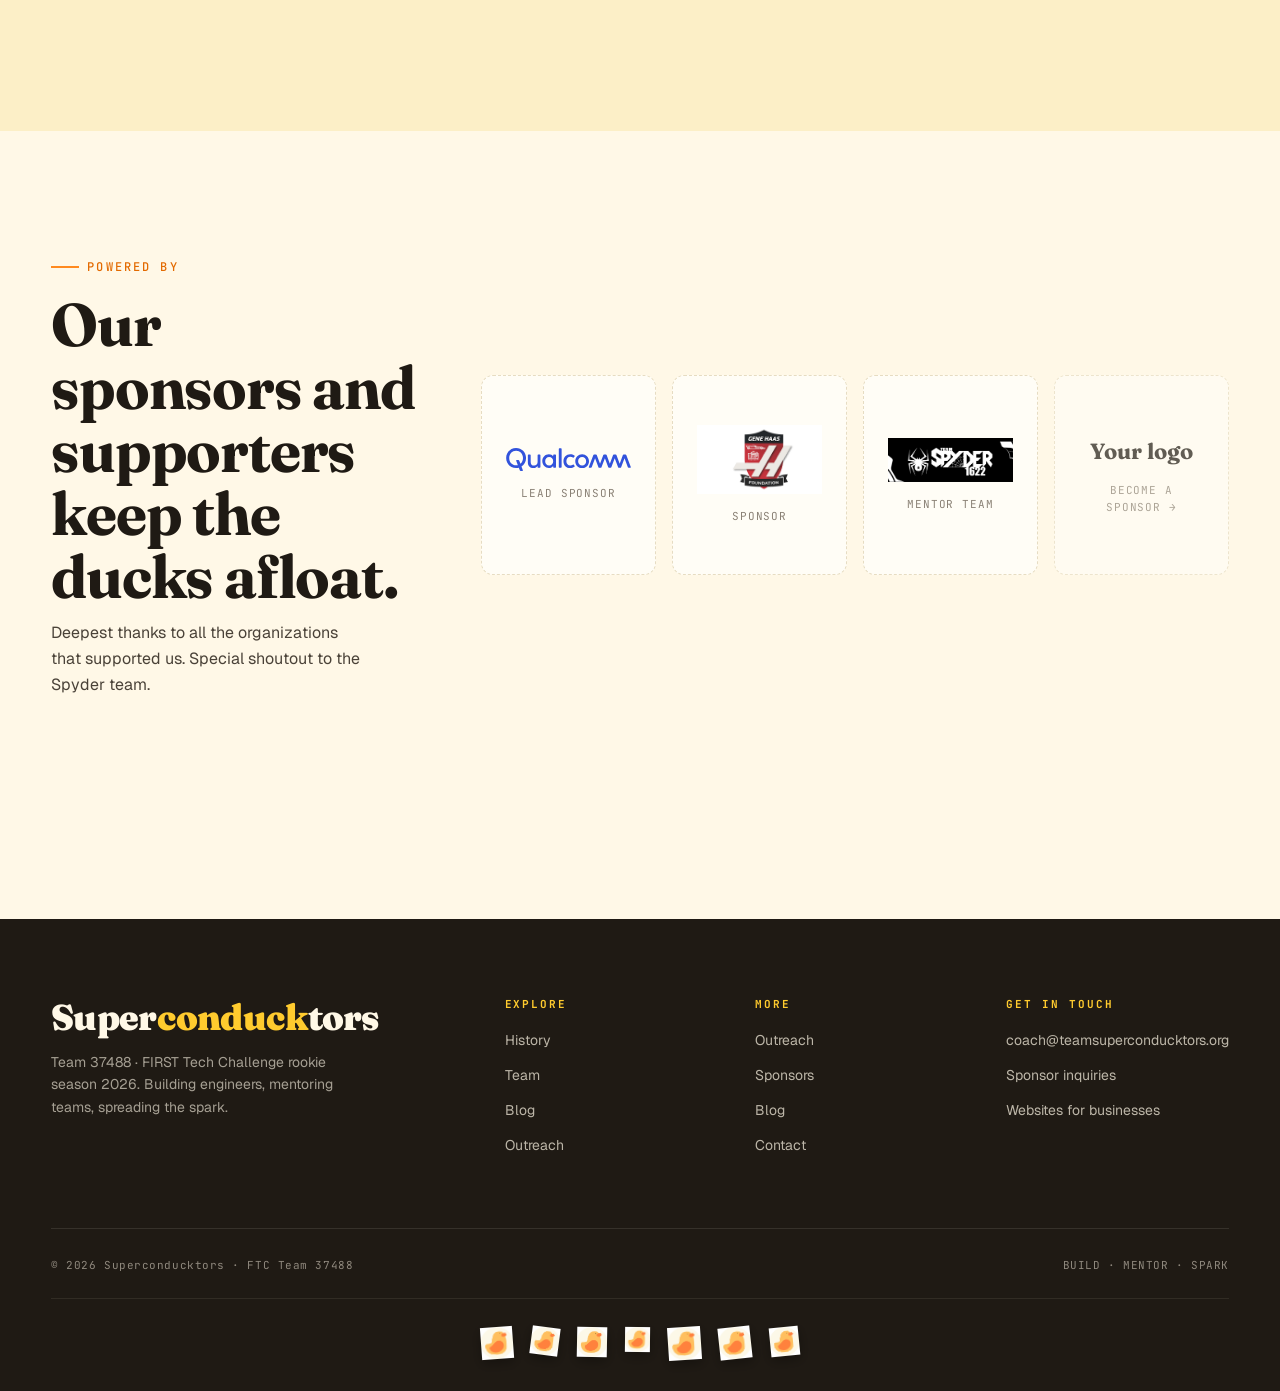
==== commit c9c1d7d6: "feat(site): build-season update — prototype base, OnBot Java, web fundraiser - Team: nine members (s" ====
--- a/index.html
+++ b/index.html
@@ -31,7 +31,7 @@
       <a href="outreach.html">Outreach</a>
       <a href="sponsors.html">Sponsors</a>
       <a href="blog.html">Blog</a>
-      <a href="contact.html">Join</a>
+      <a href="contact.html">Contact</a>
       <a href="crew.html">Crew</a>
     </nav>
     <a href="https://www.firstinspires.org/" class="first-logo-link" target="_blank" rel="noopener noreferrer">
@@ -65,7 +65,7 @@
         <div class="hero-stats fade-up fade-up--4">
           <div><strong>3</strong><span>FLL seasons</span></div>
           <div><strong>1</strong><span>Breakthrough award</span></div>
-          <div><strong>50+</strong><span>Students involved</span></div>
+          <div><strong>9</strong><span>Team members</span></div>
           <div><strong>2026</strong><span>FTC rookie year</span></div>
         </div>
       </div>
@@ -114,8 +114,8 @@
           <div class="intro-body">
           <h2>From FLL champions to FTC rookies. <em>Building robots. Mentoring teams. Spreading the spark.</em></h2>
           <p class="lead" style="margin-top:24px;">
-            Welcome to the home of Team 37488, the Superconducktors. We're an ambitious group of student
-            innovators embarking on our rookie season in the FIRST Tech Challenge — but our team has a rich
+            Welcome to the home of Team 37488, the Superconducktors. We're nine student innovators (six girls
+            and three boys) embarking on our rookie season in the FIRST Tech Challenge — but our team has a rich
             history of collaboration and competition that began in <strong>5th grade</strong>.
           </p>
           <p style="margin-top:18px;">
@@ -132,20 +132,54 @@
         </div>
       </div>
     </div>
+    </div>
   </section>
 
-  <!-- ======================= JOIN CTA ======================= -->
+  <!-- ======================= THIS SEASON ======================= -->
+  <section class="section section--season">
+    <div class="container">
+      <span class="eyebrow">Build season · Fall 2026</span>
+      <h2 class="season-head">Three things we're building right now.</h2>
+      <div class="season-grid">
+        <article class="season-card season-card--duck">
+          <span class="season-card__num">01 · The robot</span>
+          <h3>A prototype base</h3>
+          <p>Our first prototype is a base with varied capabilities, built on mecanum wheels so it can
+            drive, strafe sideways, and turn, all at the same time.</p>
+          <a href="blog.html" class="season-card__link">Read the build log →</a>
+        </article>
+        <article class="season-card">
+          <span class="season-card__num">02 · The code</span>
+          <h3>Vectors and OnBot Java</h3>
+          <p>Mecanum wheels only go where you point them if the math is right. We're learning the
+            vectoring behind them and writing our code in OnBot Java, building on libraries instead of
+            starting from scratch.</p>
+          <a href="team.html" class="season-card__link">Meet the squads →</a>
+        </article>
+        <article class="season-card season-card--bolt">
+          <span class="season-card__num">03 · The funding</span>
+          <h3>Websites for local businesses</h3>
+          <p>We build and update websites for local businesses, set up for search engines and AI, for a
+            donation instead of a fee. Along the way we're learning to write a business plan, pitch, and
+            manage our own funds.</p>
+          <a href="sponsors.html#websites" class="season-card__link">How it works →</a>
+        </article>
+      </div>
+    </div>
+  </section>
+
+  <!-- ======================= BACK THE FLOCK ======================= -->
   <section class="section section--cream2">
     <div class="container">
       <div class="join-cta">
-        <span class="eyebrow">Join the flock</span>
-        <h2>Want to build robots, mentor kids, or just come quack with us?</h2>
+        <span class="eyebrow">Back the flock</span>
+        <h2>Want to mentor us, sponsor us, or get a website from us?</h2>
         <p class="lead" style="margin-top:18px;max-width:56ch;">
-          We're recruiting students, mentors, and sponsors for the 2026 FTC season.
-          No experience required — just curiosity and a willingness to learn.
+          Our roster is full for the 2026–27 season. We'd still love mentors and sponsors, and local
+          businesses can get a website from our team for a donation instead of a fee.
         </p>
         <div class="join-cta__actions">
-          <a href="contact.html" class="btn">Join us →</a>
+          <a href="contact.html" class="btn">Get in touch →</a>
           <a href="sponsors.html" class="btn btn--ghost">Become a sponsor</a>
         </div>
       </div>
@@ -200,7 +234,6 @@
           <li><a href="team.html">Team</a></li>
           <li><a href="blog.html">Blog</a></li>
           <li><a href="outreach.html">Outreach</a></li>
-          <li><a href="contact.html">Join</a></li>
         </ul>
       </div>
       <div>
@@ -217,7 +250,7 @@
         <ul>
           <li><a href="mailto:coach@teamsuperconducktors.org">coach@teamsuperconducktors.org</a></li>
           <li><a href="contact.html">Sponsor inquiries</a></li>
-          <li><a href="contact.html">Join the team</a></li>
+          <li><a href="sponsors.html#websites">Websites for businesses</a></li>
         </ul>
       </div>
     </div>
@@ -365,6 +398,49 @@
   color: var(--orange-deep);
 }
 body.night .intro-body em { color: var(--duck); }
+
+/* this season */
+.section--season { padding-top: 0; }
+.season-head { margin: 16px 0 36px; max-width: 20ch; }
+.season-grid {
+  display: grid;
+  grid-template-columns: repeat(3, 1fr);
+  gap: 24px;
+}
+@media (max-width: 880px) { .season-grid { grid-template-columns: 1fr; } }
+.season-card {
+  background: var(--paper);
+  border: 1px solid var(--ink);
+  border-radius: 14px;
+  padding: 28px;
+  box-shadow: 4px 4px 0 var(--ink);
+  display: flex;
+  flex-direction: column;
+  gap: 12px;
+}
+/* bright cards keep dark ink in night mode */
+.season-card--duck { background: var(--duck); --ink: #1F1A14; --ink-soft: #4A4238; }
+.season-card--bolt { background: var(--bolt); --ink: #1F1A14; --ink-soft: #4A4238; }
+.season-card__num {
+  font-family: var(--mono);
+  font-size: 11px;
+  font-weight: 600;
+  letter-spacing: 0.12em;
+  text-transform: uppercase;
+  color: var(--ink-soft);
+}
+.season-card h3 { font-size: 24px; font-weight: 700; }
+.season-card p { font-size: 15px; flex: 1; }
+.season-card--duck p, .season-card--bolt p { color: var(--ink); }
+.season-card__link {
+  font-family: var(--mono);
+  font-size: 12px;
+  font-weight: 700;
+  letter-spacing: 0.04em;
+  color: var(--ink);
+  text-decoration: underline;
+  text-underline-offset: 3px;
+}
 
 /* join cta */
 .section--cream2 { background: var(--cream-2); }
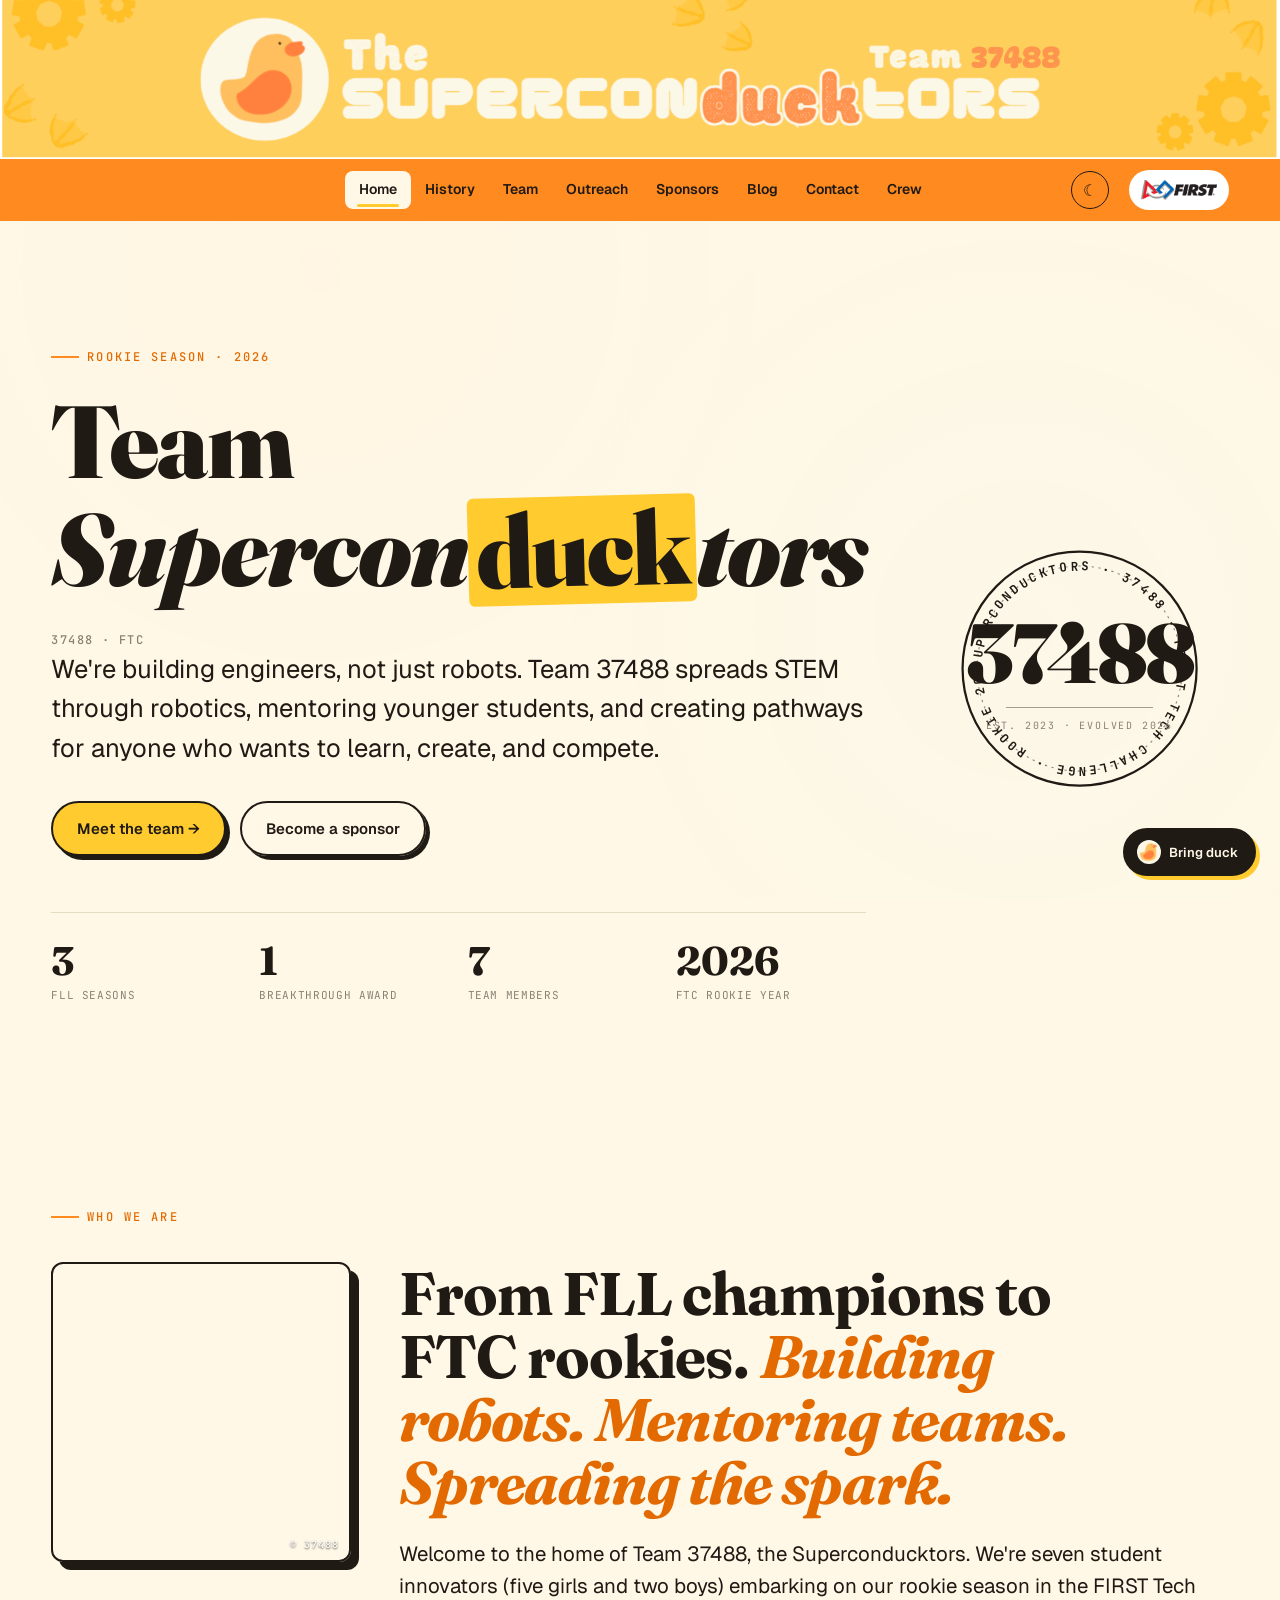
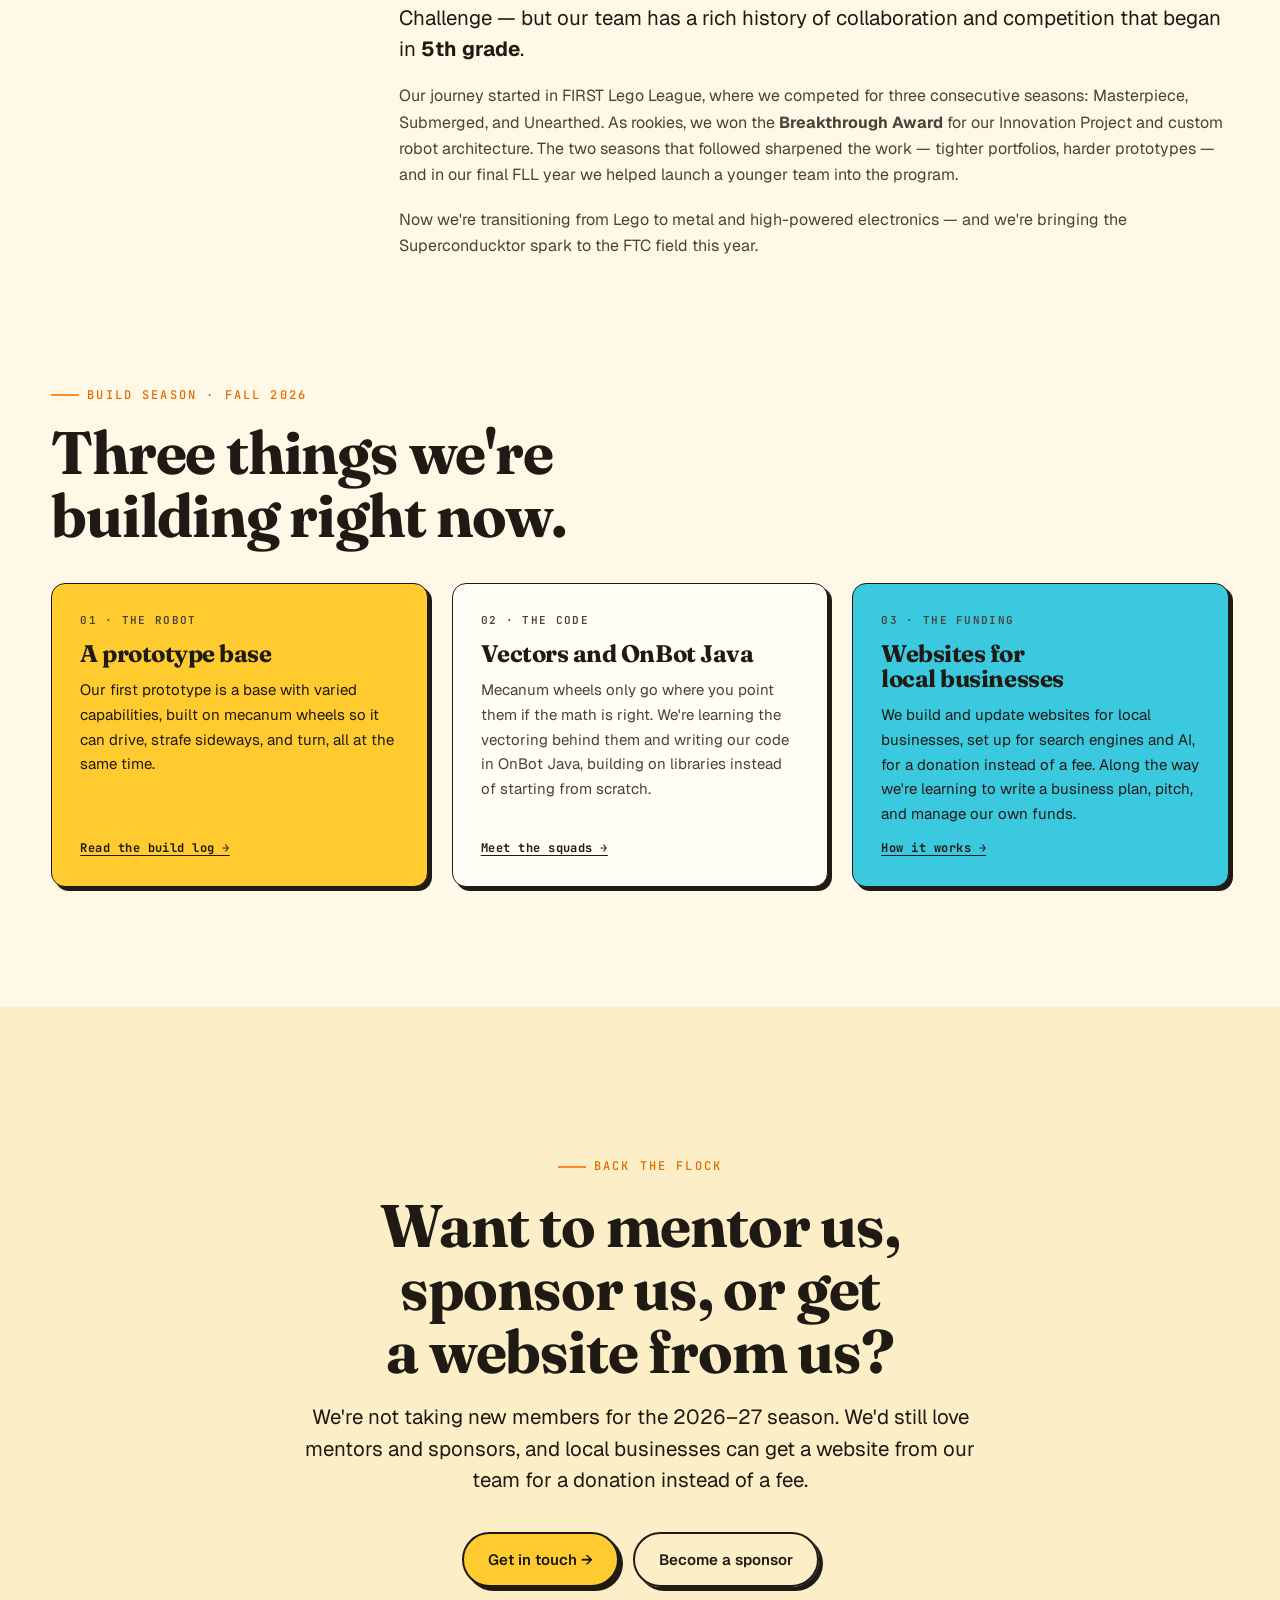
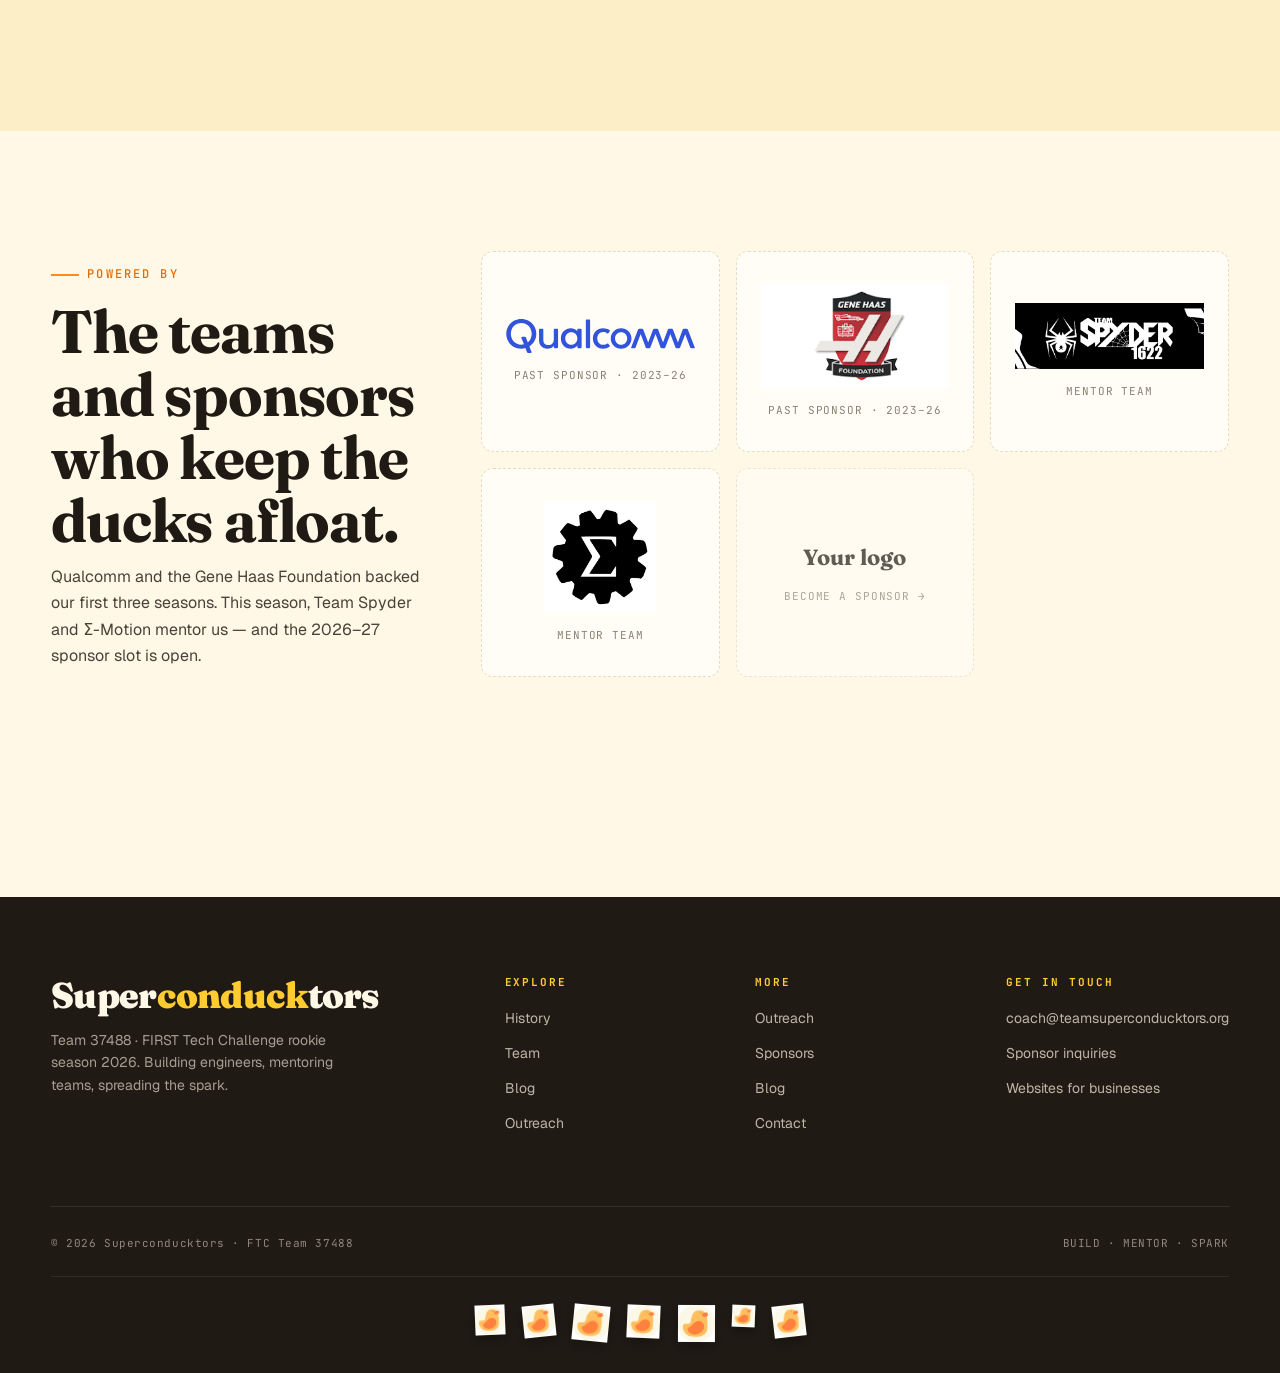
==== commit fbc1e481: "feat(site): past vs current backers, Σ-Motion mentor team, roster of seven - Sponsors: split into "2" ====
--- a/index.html
+++ b/index.html
@@ -65,7 +65,7 @@
         <div class="hero-stats fade-up fade-up--4">
           <div><strong>3</strong><span>FLL seasons</span></div>
           <div><strong>1</strong><span>Breakthrough award</span></div>
-          <div><strong>9</strong><span>Team members</span></div>
+          <div><strong>7</strong><span>Team members</span></div>
           <div><strong>2026</strong><span>FTC rookie year</span></div>
         </div>
       </div>
@@ -114,8 +114,8 @@
           <div class="intro-body">
           <h2>From FLL champions to FTC rookies. <em>Building robots. Mentoring teams. Spreading the spark.</em></h2>
           <p class="lead" style="margin-top:24px;">
-            Welcome to the home of Team 37488, the Superconducktors. We're nine student innovators (six girls
-            and three boys) embarking on our rookie season in the FIRST Tech Challenge — but our team has a rich
+            Welcome to the home of Team 37488, the Superconducktors. We're seven student innovators (five girls
+            and two boys) embarking on our rookie season in the FIRST Tech Challenge — but our team has a rich
             history of collaboration and competition that began in <strong>5th grade</strong>.
           </p>
           <p style="margin-top:18px;">
@@ -175,8 +175,8 @@
         <span class="eyebrow">Back the flock</span>
         <h2>Want to mentor us, sponsor us, or get a website from us?</h2>
         <p class="lead" style="margin-top:18px;max-width:56ch;">
-          Our roster is full for the 2026–27 season. We'd still love mentors and sponsors, and local
-          businesses can get a website from our team for a donation instead of a fee.
+          We're not taking new members for the 2026–27 season. We'd still love mentors and sponsors,
+          and local businesses can get a website from our team for a donation instead of a fee.
         </p>
         <div class="join-cta__actions">
           <a href="contact.html" class="btn">Get in touch →</a>
@@ -192,20 +192,25 @@
       <div class="sponsor-strip">
         <div class="sponsor-strip__head">
           <span class="eyebrow">Powered by</span>
-          <h2>Our sponsors and supporters keep the ducks afloat.</h2>
-          <p>Deepest thanks to all the organizations that supported us. Special shoutout to the Spyder team.</p>
+          <h2>The teams and sponsors who keep the ducks afloat.</h2>
+          <p>Qualcomm and the Gene Haas Foundation backed our first three seasons. This season, Team
+            Spyder and Σ-Motion mentor us — and the 2026–27 sponsor slot is open.</p>
         </div>
         <div class="sponsor-logos">
           <div class="sponsor-logo">
             <img src="assets/Qualcomm-Logo.svg" alt="Qualcomm" class="sponsor-logo__img" />
-            <span class="sponsor-logo__sub">Lead sponsor</span>
+            <span class="sponsor-logo__sub">Past sponsor · 2023–26</span>
           </div>
           <div class="sponsor-logo">
             <img src="assets/gene hass logo.png" alt="Gene Haas Foundation" class="sponsor-logo__img" />
-            <span class="sponsor-logo__sub">Sponsor</span>
+            <span class="sponsor-logo__sub">Past sponsor · 2023–26</span>
           </div>
           <div class="sponsor-logo">
-            <img src="assets/team-spyde-logo.jpg" alt="Team Spyder" class="sponsor-logo__img" />
+            <img src="assets/team-spyde-logo.jpg" alt="Team Spyder (FRC 1622)" class="sponsor-logo__img" />
+            <span class="sponsor-logo__sub">Mentor team</span>
+          </div>
+          <div class="sponsor-logo">
+            <img src="assets/team-sigma-logo.png" alt="Team Σ-Motion (FRC 2658)" class="sponsor-logo__img" />
             <span class="sponsor-logo__sub">Mentor team</span>
           </div>
           <div class="sponsor-logo sponsor-logo--ghost">
@@ -473,7 +478,7 @@
 .sponsor-strip__head h2 { margin: 16px 0 12px; }
 .sponsor-logos {
   display: grid;
-  grid-template-columns: repeat(4, 1fr);
+  grid-template-columns: repeat(3, 1fr);
   gap: 16px;
 }
 @media (max-width: 880px) { .sponsor-logos { grid-template-columns: repeat(2, 1fr); } }
